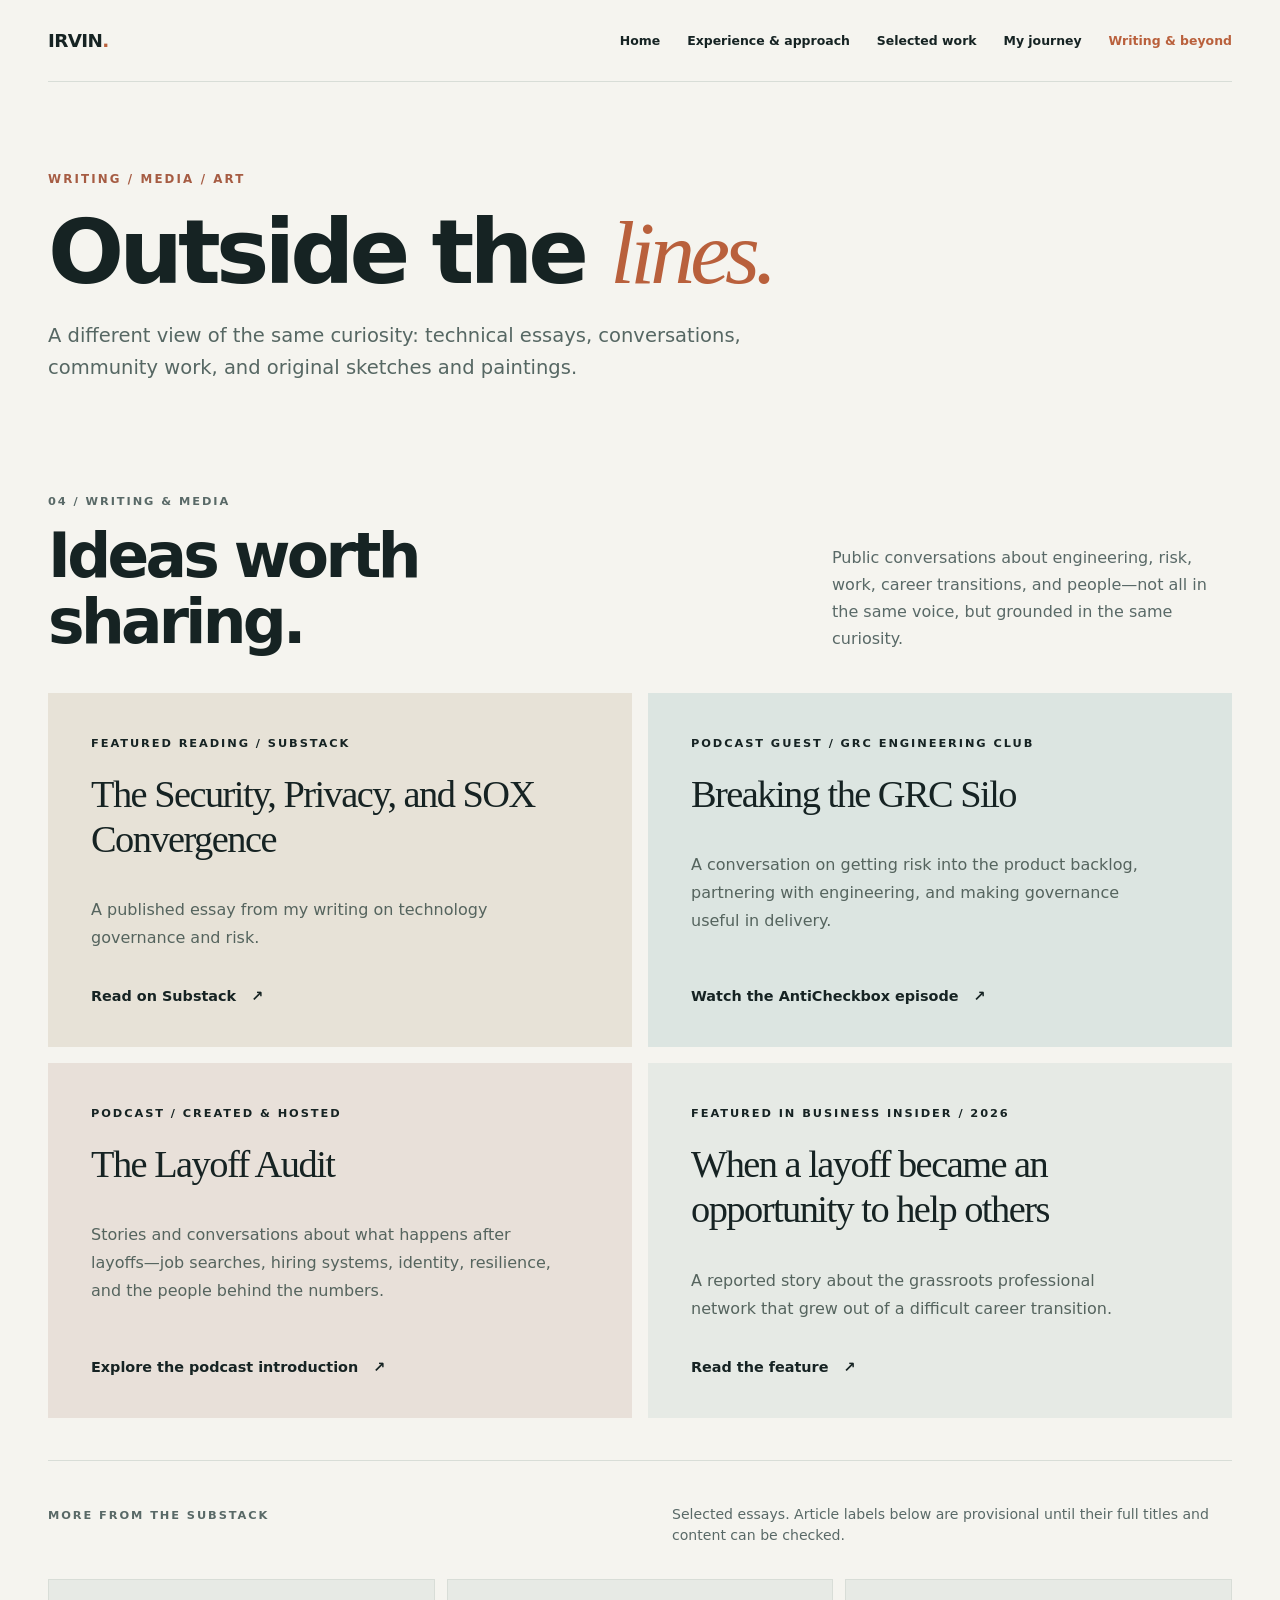
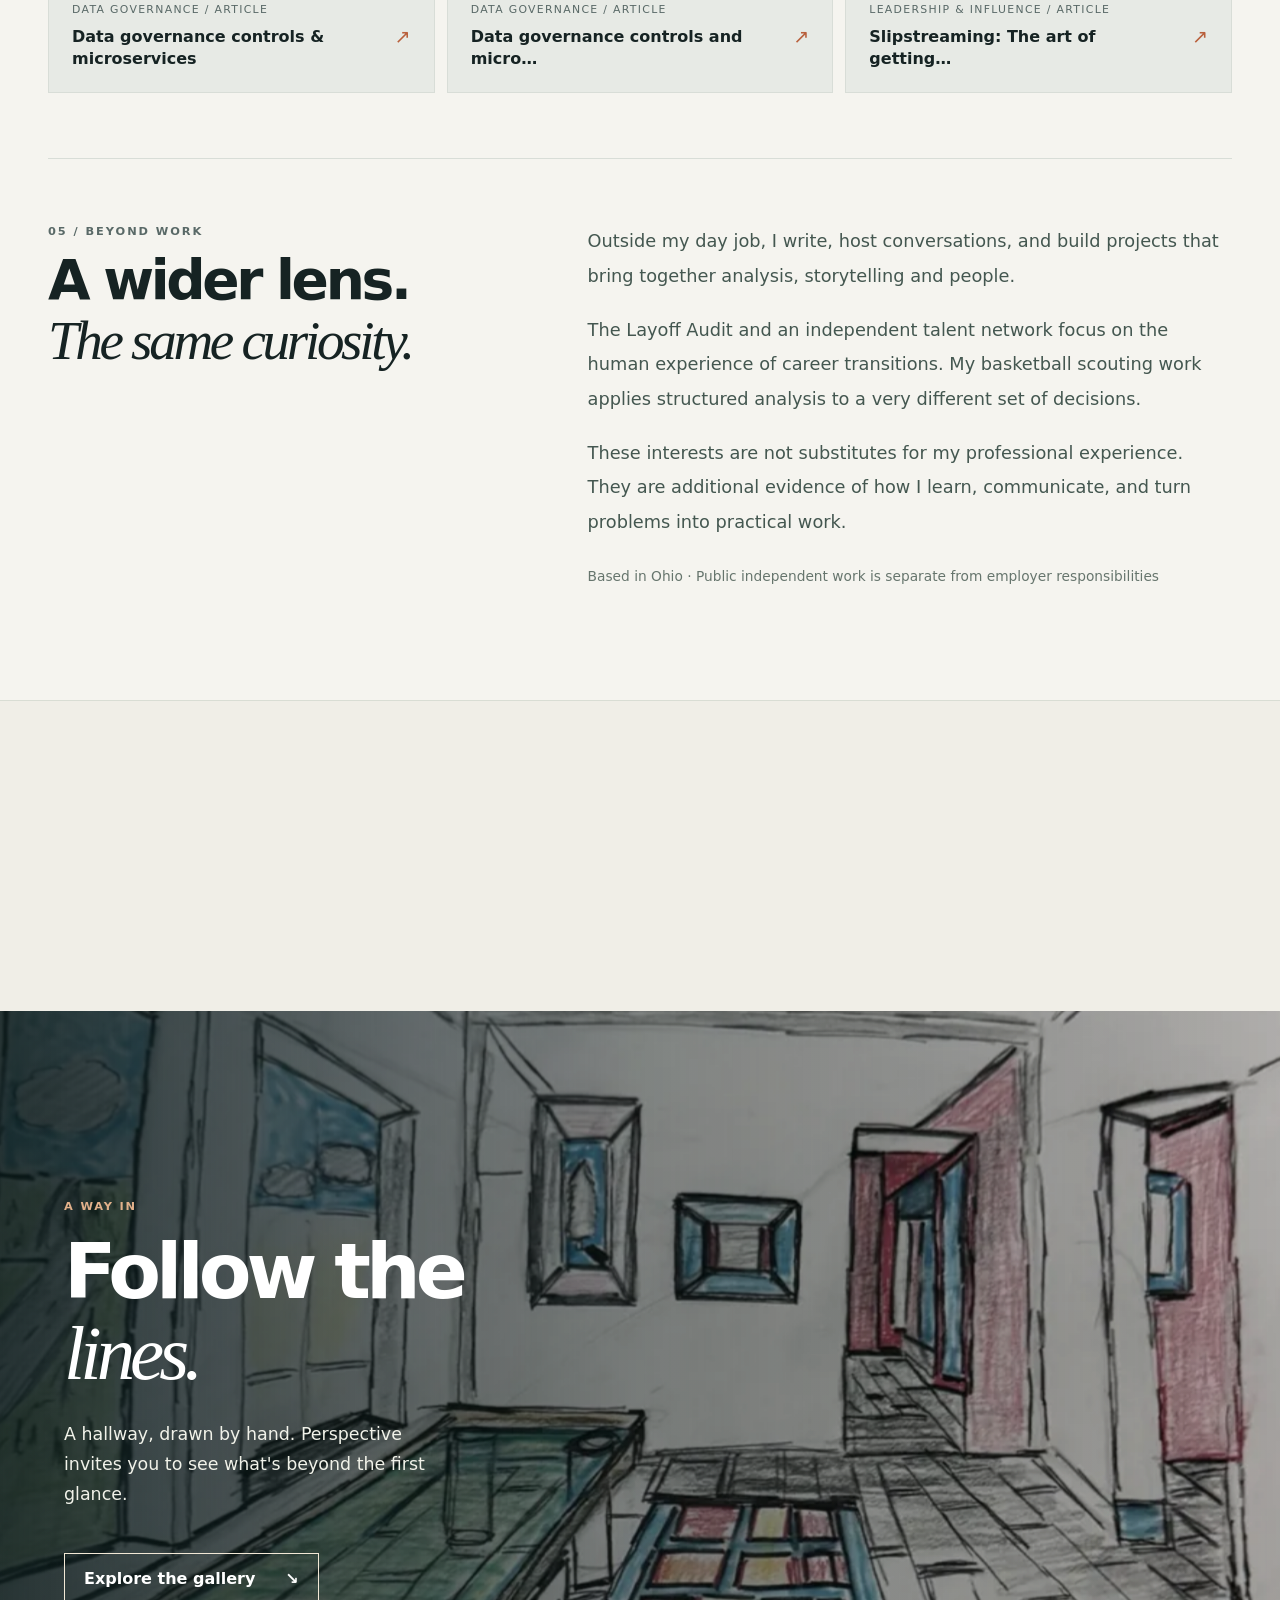
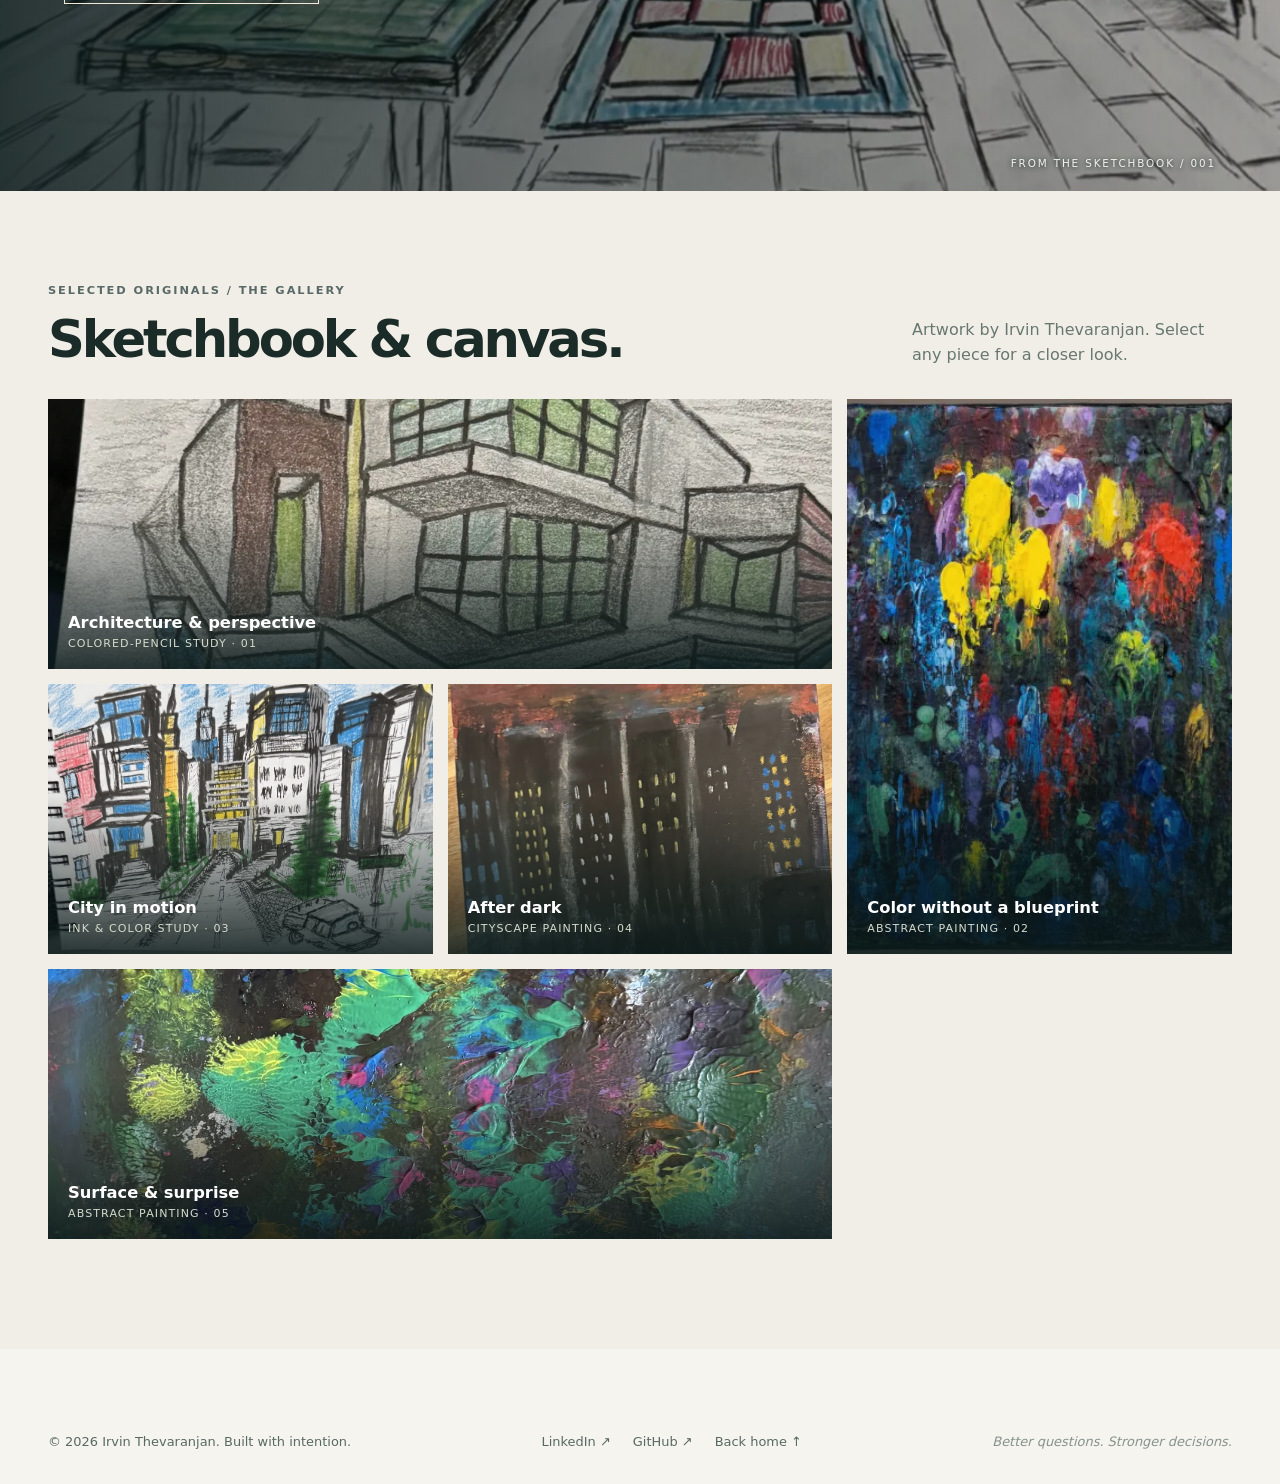
==== beyond.html @ 1f0e4783 "Stage V8 five-page portfolio for review" ====
<!doctype html><html lang="en"><head><meta charset="utf-8"><meta name="viewport" content="width=device-width,initial-scale=1"><meta name="theme-color" content="#122b29"><meta name="color-scheme" content="light"><title>Writing, Media & Outside the Lines | Irvin Thevaranjan</title><meta name="description" content="Writing, the GRC Engineering conversation, The Layoff Audit, original paintings and drawings."><meta property="og:title" content="Writing, Media & Outside the Lines — Irvin Thevaranjan"><meta property="og:description" content="Writing, the GRC Engineering conversation, The Layoff Audit, original paintings and drawings."><meta property="og:type" content="website"><meta name="twitter:card" content="summary"><link rel="icon" href="assets/favicon.svg" type="image/svg+xml"><link rel="stylesheet" href="assets/site.css"></head><body class="v8-page"><a href="#main" class="skip-link">Skip to main content</a><div id="reading-progress" aria-hidden="true"><span id="reading-progress-fill"></span></div><header class="wrap top v8-top"><a class="brand" href="index.html" aria-label="Irvin Thevaranjan homepage">IRVIN<span>.</span></a><button class="menu" aria-controls="main-nav" aria-expanded="false" type="button">Menu ☰</button><nav class="nav" id="main-nav" aria-label="Main navigation"><a href="index.html">Home</a><a href="experience.html">Experience & approach</a><a href="work.html">Selected work</a><a href="journey.html">My journey</a><a href="beyond.html" aria-current="page">Writing & beyond</a></nav></header><main id="main"><div class="wrap v8-intro"><div class="v8-eyebrow">WRITING / MEDIA / ART</div><h1>Outside the <em>lines.</em></h1><p>A different view of the same curiosity: technical essays, conversations, community work, and original sketches and paintings.</p></div><section class="section wrap" id="writing"><div class="section-head"><div><div class="eyebrow muted">04 / Writing &amp; media</div><h2>Ideas worth<br/>sharing.</h2></div><p>Public conversations about engineering, risk, work, career transitions, and people—not all in the same voice, but grounded in the same curiosity.</p></div><div class="writing"><article class="feature"><div class="eyebrow">Featured reading / Substack</div><h3>The Security, Privacy, and SOX Convergence</h3><p>A published essay from my writing on technology governance and risk.</p><a href="https://open.substack.com/pub/grcmagicianbruh/p/the-security-privacy-and-sox-convergence" rel="noopener noreferrer" target="_blank">Read on Substack <span aria-hidden="true">↗</span></a></article><article class="feature podcast"><div class="eyebrow">Podcast guest / GRC Engineering Club</div><h3>Breaking the GRC Silo</h3><p>A conversation on getting risk into the product backlog, partnering with engineering, and making governance useful in delivery.</p><a href="https://www.youtube.com/watch?v=nmKa9M2HJo0" rel="noopener noreferrer" target="_blank">Watch the AntiCheckbox episode <span aria-hidden="true">↗</span></a></article><article class="feature podcast-alt"><div class="eyebrow">Podcast / Created &amp; hosted</div><h3>The Layoff Audit</h3><p>Stories and conversations about what happens after layoffs—job searches, hiring systems, identity, resilience, and the people behind the numbers.</p><a href="https://www.linkedin.com/pulse/video-episode-drop-layoff-audit-irvin-thevaranjan-crisc-883lc" rel="noopener noreferrer" target="_blank">Explore the podcast introduction <span aria-hidden="true">↗</span></a></article><article class="feature light"><div class="eyebrow">Featured in Business Insider / 2026</div><h3>When a layoff became an opportunity to help others</h3><p>A reported story about the grassroots professional network that grew out of a difficult career transition.</p><a href="https://www.businessinsider.com/irvin-thevaranjan-supports-grubhub-layoffs-recovery-efforts-2026-9" rel="noopener noreferrer" target="_blank">Read the feature <span aria-hidden="true">↗</span></a></article></div>
<div aria-label="Additional writing" class="essay-archive">
<div class="essay-archive-head"><div class="eyebrow muted">More from the Substack</div><p>Selected essays. Article labels below are provisional until their full titles and content can be checked.</p></div>
<div class="essay-links">
<a href="https://open.substack.com/pub/grcmagicianbruh/p/data-governance-controls-microservices" rel="noopener noreferrer" target="_blank"><span><small>DATA GOVERNANCE / ARTICLE</small><strong>Data governance controls &amp; microservices</strong></span><span aria-hidden="true">↗</span></a>
<a href="https://open.substack.com/pub/grcmagicianbruh/p/data-governance-controls-and-micro" rel="noopener noreferrer" target="_blank"><span><small>DATA GOVERNANCE / ARTICLE</small><strong>Data governance controls and micro…</strong></span><span aria-hidden="true">↗</span></a>
<a href="https://open.substack.com/pub/grcmagicianbruh/p/slipstreaming-the-art-of-getting" rel="noopener noreferrer" target="_blank"><span><small>LEADERSHIP &amp; INFLUENCE / ARTICLE</small><strong>Slipstreaming: The art of getting…</strong></span><span aria-hidden="true">↗</span></a>
</div>
</div></section><section class="section wrap about" id="beyond"><div><div class="eyebrow muted">05 / Beyond work</div><h2>A wider lens.<br/><em class="serif">The same curiosity.</em></h2></div><div class="about-copy"><p>Outside my day job, I write, host conversations, and build projects that bring together analysis, storytelling and people.</p><p>The Layoff Audit and an independent talent network focus on the human experience of career transitions. My basketball scouting work applies structured analysis to a very different set of decisions.</p><p>These interests are not substitutes for my professional experience. They are additional evidence of how I learn, communicate, and turn problems into practical work.</p><div class="small-note">Based in Ohio · Public independent work is separate from employer responsibilities</div></div></section><section aria-labelledby="outside-title" class="outside-lines" id="outside-lines">
<div class="wrap outside-intro reveal">
<div><div class="eyebrow muted">06 / Art &amp; experimentation</div><h2 id="outside-title">Outside <em>the Lines.</em></h2></div>
<div><p>Not everything I make needs a business case.</p><p>Painting and drawing give me a different way to experiment—with perspective, light, color, and places I imagine. Here are a few originals from my sketchbooks and canvases.</p></div>
</div>
<div aria-label="Featured original perspective drawing" class="hallway-stage">
<div class="hallway-frame"><img alt="Colored-pencil perspective hallway with windows, framed pictures, and a long central table" decoding="async" height="800" loading="lazy" src="assets/art-d96e5bc0bc37.webp" width="1100"><span class="hallway-fine">FROM THE SKETCHBOOK / 001</span></img></div>
<div class="hallway-text"><div class="eyebrow">A WAY IN</div><h3>Follow the <em>lines.</em></h3><p>A hallway, drawn by hand. Perspective invites you to see what's beyond the first glance.</p><a class="art-cta" href="#art-gallery">Explore the gallery <span aria-hidden="true">↘</span></a></div>
</div>
<div class="wrap art-gallery" id="art-gallery">
<div class="gallery-heading"><div><div class="eyebrow muted">SELECTED ORIGINALS / THE GALLERY</div><h3>Sketchbook &amp; canvas.</h3></div><p>Artwork by Irvin Thevaranjan. Select any piece for a closer look.</p></div>
<div class="gallery-grid">
<button aria-label="View original architectural house drawing" class="art-tile art-wide" data-art="house" type="button"><img alt="Original colored-pencil sketch of a modern house over water" decoding="async" loading="lazy" src="assets/art-88716dd7c2ba.webp"><span><b>Architecture &amp; perspective</b><small>Colored-pencil study · 01</small></span></img></button>
<button aria-label="View original abstract painting" class="art-tile art-tall" data-art="abstract" type="button"><img alt="Original abstract painting with bright yellow, red, blue, and dark marks" decoding="async" loading="lazy" src="assets/art-7b1234fa87ad.webp"/><span><b>Color without a blueprint</b><small>Abstract painting · 02</small></span></button>
<button aria-label="View original city sketch" class="art-tile" data-art="city" type="button"><img alt="Original colorful architectural city-street sketch" decoding="async" loading="lazy" src="assets/art-86d27bb3f172.webp"/><span><b>City in motion</b><small>Ink &amp; color study · 03</small></span></button>
<button aria-label="View original skyline painting" class="art-tile" data-art="skyline" type="button"><img alt="Original painting of a dark city skyline under a warm evening sky" decoding="async" loading="lazy" src="assets/art-eee66dd56c1c.webp"/><span><b>After dark</b><small>Cityscape painting · 04</small></span></button>
<button aria-label="View original textured abstract painting" class="art-tile art-wide" data-art="texture" type="button"><img alt="Original textured abstract painting with teal, purple, yellow, and blue" decoding="async" loading="lazy" src="assets/art-07c8120b4a4c.webp"/><span><b>Surface &amp; surprise</b><small>Abstract painting · 05</small></span></button>
</div>
</div>
</section><dialog aria-label="Artwork enlarged view" class="art-lightbox" id="art-lightbox"><div class="lightbox-top"><div><strong id="lightbox-title">Original artwork</strong><small id="lightbox-meta">Art by Irvin Thevaranjan</small></div><button aria-label="Close artwork" class="lightbox-close" type="button">Close ×</button></div><img alt="" decoding="async" id="lightbox-image" loading="lazy"/><p>Original artwork by Irvin Thevaranjan. Images are photographs of the artist's work.</p></dialog></main><footer class="wrap footer"><div>© <span id="year">2026</span> Irvin Thevaranjan. Built with intention.</div><div class="footer-links"><a href="https://www.linkedin.com/in/irvinthevaranjan" rel="noopener noreferrer" target="_blank">LinkedIn ↗</a><a href="https://github.com/irvinthev" rel="noopener noreferrer" target="_blank">GitHub ↗</a><a href="index.html">Back home ↑</a></div><span class="built-note">Better questions. Stronger decisions.</span></footer><script src="assets/site.js" defer></script><script src="assets/gallery.js" defer></script></body></html>
---- assets/site.css ----
:root{--bg:#f5f4ef;--ink:#162323;--muted:#596967;--line:#d8ddd7;--accent:#b9603c;--dark:#132323;--cream:#ece9df;--card:#fffefa;--font:ui-sans-serif,system-ui,-apple-system,BlinkMacSystemFont,"Segoe UI",sans-serif}
  *{box-sizing:border-box}html{scroll-behavior:smooth}body{margin:0;background:var(--bg);color:var(--ink);font-family:var(--font);-webkit-font-smoothing:antialiased}a{color:inherit;text-decoration:none}a:focus-visible,button:focus-visible{outline:3px solid #c7784e;outline-offset:4px}button{font:inherit}::selection{background:#edc7ab;color:#1b2323}
  .wrap{width:min(1200px,calc(100% - 96px));margin:auto}.eyebrow{text-transform:uppercase;letter-spacing:.17em;font-size:.71rem;font-weight:780}.muted{color:var(--muted)}.serif{font-family:Georgia,"Times New Roman",serif;font-weight:400}.thin{font-weight:350}.stroke{border-top:1px solid var(--line)}
  .top{height:82px;display:flex;align-items:center;justify-content:space-between;border-bottom:1px solid var(--line)}.brand{font-weight:800;letter-spacing:-.035em;font-size:1.15rem}.brand span{color:var(--accent)}.nav{display:flex;gap:31px;align-items:center;font-size:.85rem;font-weight:600}.nav a:hover,.footer a:hover{color:var(--accent)}.nav .contact-link{border:1px solid #889591;padding:11px 18px;border-radius:40px}.menu{display:none}
  .hero{padding:90px 0 88px;display:grid;grid-template-columns:1.55fr .6fr;gap:70px;align-items:end}.hero .eyebrow{display:flex;align-items:center;gap:12px;color:#64746c}.dot{width:8px;height:8px;border-radius:50%;background:var(--accent);display:inline-block}.hero h1{font-size:clamp(3.5rem,7.5vw,7.8rem);line-height:.98;letter-spacing:-.075em;margin:33px 0 34px;font-weight:660}.hero h1 em{font-family:Georgia,serif;font-weight:400;letter-spacing:-.085em}.hero h1 .color{color:var(--accent)}.hero .lead{max-width:650px;font-size:1.2rem;line-height:1.75;color:#455651;margin:0}.hero-side{border-left:1px solid var(--line);padding:0 0 4px 25px}.hero-side p{line-height:1.7;font-size:.92rem;color:#465851}.hero-side .tag{padding:8px 0;border-bottom:1px solid var(--line);font-size:.86rem}.hero-side .tag:first-of-type{border-top:1px solid var(--line)}
  .actions{display:flex;gap:12px;align-items:center;margin-top:32px;flex-wrap:wrap}.button{display:inline-flex;align-items:center;gap:14px;border-radius:50px;background:var(--dark);color:white;padding:15px 22px;font-size:.9rem;font-weight:650;transition:transform .2s,background .2s}.button:hover{transform:translateY(-2px);background:#344e4b}.button.secondary{background:transparent;border:1px solid #9aa59f;color:var(--ink)}.button.secondary:hover{background:#e9ebe4}
  .signal{background:var(--dark);color:#f4f2e9;overflow:hidden}.signal-inner{min-height:230px;display:grid;grid-template-columns:.85fr 1.15fr;gap:65px;align-items:center;padding:47px 0}.signal p{font-size:clamp(1.3rem,2.4vw,2.25rem);line-height:1.4;letter-spacing:-.03em;margin:0}.signal strong{color:#e7ab86;font-weight:550}.signal .eyebrow{color:#9db1aa}
  section.section{padding:105px 0}.section-head{display:flex;justify-content:space-between;gap:30px;align-items:end;margin-bottom:37px}.section-head h2{font-size:clamp(2.6rem,4.8vw,4.8rem);letter-spacing:-.06em;line-height:1.08;font-weight:630;margin:15px 0 0}.section-head p{max-width:400px;color:var(--muted);line-height:1.7;margin:0 0 3px}
  .projects{display:grid;grid-template-columns:repeat(2,minmax(0,1fr));gap:16px}.project{background:var(--card);border:1px solid var(--line);min-height:455px;display:flex;flex-direction:column;transition:transform .2s,border-color .2s;overflow:hidden}.project:hover{transform:translateY(-4px);border-color:#bdad9d}.project-visual{height:190px;padding:25px;position:relative;overflow:hidden;display:flex;align-items:center;justify-content:center}.project-visual.ai{background:#dce4de}.project-visual.basket{background:#dedbd3}.project-visual.network{background:#e8dcd0}.project-visual.assurance{background:#dbe4df}.project-visual svg{max-width:100%;width:100%;height:100%}.project-body{padding:26px;display:flex;flex-direction:column;flex:1}.project-body .eyebrow{font-size:.65rem;color:var(--accent)}.project h3{font-size:1.5rem;letter-spacing:-.035em;line-height:1.2;margin:15px 0 11px}.project p{color:#52615b;font-size:.91rem;line-height:1.65;margin:0}.project .project-go{display:flex;justify-content:space-between;margin-top:auto;padding-top:28px;align-items:center;font-size:.86rem;font-weight:720}.project .project-go span:last-child{font-size:1.2rem}
  .approach{background:#e8eae3}.approach-grid{display:grid;grid-template-columns:1fr 1fr;gap:90px}.approach h2{font-size:clamp(2.6rem,4.5vw,4.6rem);line-height:1.08;letter-spacing:-.06em;margin:17px 0 26px}.approach .statement{font-size:1.15rem;line-height:1.8;color:#485b55;max-width:500px}.principles{border-top:1px solid #bbc8bc}.principle{display:grid;grid-template-columns:55px 1fr;padding:21px 0;border-bottom:1px solid #bbc8bc;gap:15px}.principle .number{font-size:.8rem;color:var(--accent);font-weight:800}.principle h3{margin:0 0 7px;font-size:1.14rem;letter-spacing:-.02em}.principle p{margin:0;color:#5c6c65;line-height:1.6;font-size:.9rem}
  .writing{display:grid;grid-template-columns:repeat(2,minmax(0,1fr));gap:16px}.writing .feature{min-width:0}.feature.podcast{background:#dce5e1}.feature.podcast-alt{background:#e8e0d9}.resume-layout{display:grid;grid-template-columns:.8fr 1.2fr;gap:95px}.career-list{border-top:1px solid var(--line)}.career-entry{display:grid;grid-template-columns:135px 1fr;gap:20px;padding:24px 0;border-bottom:1px solid var(--line)}.career-entry .date{color:var(--muted);font-size:.85rem}.career-entry h3{margin:0 0 6px;font-size:1.2rem}.career-entry p{margin:0;color:var(--muted);line-height:1.6}.resume-intro{line-height:1.7;color:var(--muted)}.feature{padding:43px;background:#e7e2d7;min-height:350px;display:flex;flex-direction:column}.feature.light{background:#e6eae5}.feature h3{font-family:Georgia,serif;font-size:clamp(1.8rem,3vw,2.8rem);font-weight:400;line-height:1.18;letter-spacing:-.04em;margin:22px 0 18px}.feature p{line-height:1.75;color:#55645e;max-width:470px}.feature a{font-weight:700;display:inline-flex;gap:15px;align-items:center;margin-top:auto;padding-top:20px;font-size:.9rem}
  .about{border-top:1px solid var(--line);display:grid;grid-template-columns:.8fr 1.2fr;gap:110px}.about h2{font-size:clamp(2.7rem,4.3vw,4.5rem);line-height:1.08;letter-spacing:-.06em;margin:13px 0}.about-copy{font-size:1.11rem;line-height:1.95;color:#445750}.about-copy p{margin:0 0 19px}.about .small-note{color:#66756d;font-size:.86rem;margin-top:24px}
  .outro{background:#bd6949;color:#fff7ed;padding:80px 0}.outro-inner{display:flex;justify-content:space-between;align-items:end;gap:40px}.outro h2{font-size:clamp(2.8rem,5.5vw,5.6rem);line-height:1.02;letter-spacing:-.065em;margin:15px 0 0}.outro .button{background:#fff5eb;color:#1f2927;white-space:nowrap}.outro .button:hover{background:white}
  .footer{display:flex;justify-content:space-between;gap:25px;align-items:center;padding:35px 0;font-size:.81rem;color:#596a63}.footer-links{display:flex;gap:22px;flex-wrap:wrap}
  @media(max-width:950px){.wrap{width:min(100% - 48px,1200px)}.hero{grid-template-columns:1fr;padding:65px 0;gap:35px}.hero-side{display:none}.projects{grid-template-columns:1fr 1fr}.project:first-child{grid-column:auto}.project:first-child .project-visual{height:190px}.approach-grid{gap:45px}.about{gap:45px}.resume-layout{gap:45px}.nav{gap:15px}}
  @media(max-width:650px){.wrap{width:calc(100% - 36px)}.top{height:69px}.nav{display:none;position:absolute;top:69px;left:0;right:0;background:var(--bg);padding:22px 18px;flex-direction:column;align-items:stretch;border-bottom:1px solid var(--line);z-index:3}.nav.open{display:flex}.menu{display:block;background:none;border:1px solid var(--line);border-radius:7px;padding:9px 11px}.hero{padding:57px 0 64px}.hero h1{font-size:clamp(3.4rem,14vw,5.8rem);margin:25px 0}.hero .lead{font-size:1.05rem}.signal-inner,.approach-grid,.about,.writing,.resume-layout{grid-template-columns:1fr;gap:24px}.career-entry{grid-template-columns:1fr;gap:5px}.signal-inner{padding:42px 0}.signal p{font-size:1.52rem}section.section{padding:70px 0}.section-head{display:block}.section-head p{margin-top:16px}.projects{grid-template-columns:1fr}.project:first-child{grid-column:auto}.project:first-child .project-visual,.project-visual{height:190px}.project{min-height:410px}.approach-grid{gap:38px}.feature{min-height:315px;padding:29px}.about-copy{font-size:1rem}.outro{padding:65px 0}.outro-inner{align-items:start;flex-direction:column}.footer{align-items:start;flex-direction:column}.footer-links{gap:15px}}
  .essay-archive{margin-top:42px;border-top:1px solid var(--line);padding-top:29px}.essay-archive-head{display:flex;align-items:baseline;justify-content:space-between;gap:25px;margin-bottom:19px}.essay-archive-head p{color:var(--muted);font-size:.88rem;max-width:560px;line-height:1.5}.essay-links{display:grid;grid-template-columns:repeat(3,minmax(0,1fr));gap:12px}.essay-links a{display:flex;justify-content:space-between;gap:12px;align-items:center;padding:23px;background:#e7eae5;border:1px solid var(--line);text-decoration:none;color:var(--ink)}.essay-links a:hover{border-color:var(--accent)}.essay-links small{display:block;color:var(--muted);font-size:.68rem;letter-spacing:.12em;margin-bottom:10px}.essay-links strong{font-weight:550;line-height:1.35;font-size:1rem}.essay-links a>span:last-child{font-size:1.2rem;color:var(--accent)}@media(max-width:950px){.essay-links{grid-template-columns:1fr}.essay-archive-head{display:block}}
  @media(prefers-reduced-motion:reduce){html{scroll-behavior:auto}*,*:before,*:after{transition:none!important}}
  
.leadership-grid{display:grid;grid-template-columns:repeat(3,1fr);gap:16px}.leadership-grid article{border-top:2px solid #bf704f;background:#fffefa;padding:28px;min-height:235px}.leadership-grid span{color:#a35b41;font-size:.7rem;font-weight:800;letter-spacing:.12em}.leadership-grid h3{font-size:1.4rem;line-height:1.2;letter-spacing:-.03em}.leadership-grid p{font-size:.93rem;line-height:1.65;color:#50625c}@media(max-width:850px){.leadership-grid{grid-template-columns:1fr}}


/* Bundled V6.1 styling: standalone-preview safe */

/* V6 — progressive enhancement, no framework runtime */
:root{--copper:#b9603c;--forest:#132323;--paper:#f5f4ef}
html{scroll-padding-top:30px}body{overflow-x:hidden}.reading-progress{height:3px;position:fixed;top:0;left:0;right:0;z-index:30;pointer-events:none}.reading-progress span{height:100%;width:0%;display:block;background:var(--accent);transform-origin:left}.skip-link{position:absolute;top:-100px;left:12px;background:#fff;color:#111;z-index:999;padding:10px}.skip-link:focus{top:8px}
.top{position:relative;z-index:20}.nav{gap:20px}.hero-v6{grid-template-columns:minmax(0,1.1fr) minmax(340px,.9fr);gap:48px;align-items:center;min-height:680px;padding:74px 0 83px}.hero-v6 h1{font-size:clamp(3.4rem,6vw,6.9rem)}.hero-v6 .lead{font-size:1.08rem}.hero-art{height:520px;background:radial-gradient(circle at 58% 39%,#294942 0%,#152c2a 42%,#0e201f 100%);border-radius:4px;overflow:hidden;position:relative;color:#cde2d8;box-shadow:0 15px 40px rgba(15,35,32,.11);isolation:isolate}.hero-art:after{content:'';position:absolute;inset:13px;border:1px solid rgba(215,237,222,.17);pointer-events:none}.hero-art canvas{width:100%;height:100%;display:block;position:absolute;inset:0}.art-caption{position:absolute;top:33px;left:35px;right:35px;z-index:2;display:flex;justify-content:space-between;gap:8px;font-size:.63rem;letter-spacing:.15em;font-weight:700;color:#a8c5b7}.art-index{opacity:.7}.hero-orbit-label{position:absolute;color:#f6ede2;font-size:.66rem;letter-spacing:.2em;z-index:2;pointer-events:none;opacity:.9}.label-a{top:29%;left:16%}.label-b{top:48%;right:9%}.label-c{bottom:32%;left:28%}.art-bottom{position:absolute;bottom:37px;left:35px;right:35px;z-index:2;font-size:1.18rem;line-height:1.35;letter-spacing:-.03em;max-width:290px;color:#e0ebe4}.art-bottom em{font-family:Georgia,serif;font-weight:400;color:#d7aa8b}.art-kicker{color:#e5b095}
.career-interlude{background:#dfe7df;border-top:1px solid #cbd7ca;border-bottom:1px solid #cbd7ca}.career-interlude-inner{display:flex;align-items:center;justify-content:space-between;gap:36px;padding-top:31px;padding-bottom:31px}.career-interlude .eyebrow{min-width:165px;color:#62746a}.career-interlude p{font-size:clamp(1.05rem,2.1vw,1.55rem);letter-spacing:-.025em;max-width:770px;line-height:1.45;margin:0}.career-interlude em{font-family:Georgia,serif}.interlude-decoration{font-size:2.3rem;color:var(--accent)}
.career-list{position:relative;padding-left:40px}.career-list:before{content:'';position:absolute;left:13px;top:23px;bottom:30px;width:1px;background:#b8c8ba}.career-entry{position:relative}.career-marker{position:absolute;left:-40px;top:24px;width:28px;height:28px;background:#e5eae2;border:1px solid #a8b7aa;border-radius:50%;display:grid;place-items:center;color:#a45c3b;font-size:.65rem;font-weight:800;z-index:1}.career-stage.is-visible .career-marker{background:#b9603c;color:#fff;border-color:#b9603c;transition:background .5s,color .5s}.career-stage.is-visible h3{color:#172f29}
.decision-section{background:#132323;color:#f1f0e7;padding:105px 0 116px}.decision-header{display:flex;align-items:end;justify-content:space-between;gap:50px;margin-bottom:44px}.decision-header .eyebrow{color:#d6a382}.decision-header h2{font-size:clamp(2.6rem,4.6vw,4.7rem);letter-spacing:-.06em;line-height:1.08;margin:15px 0 0}.decision-header p{color:#aebfb6;font-size:.95rem;max-width:360px;line-height:1.7}.decision-shell{border:1px solid #42605a;background:#182e2a;box-shadow:0 20px 60px rgba(0,0,0,.08)}.decision-topline{display:flex;justify-content:space-between;gap:15px;padding:19px 29px;border-bottom:1px solid #42605a;font-size:.68rem;letter-spacing:.15em;color:#a5c0b2;font-weight:750}.mini-pulse{width:7px;height:7px;border-radius:50%;background:#da9b75;display:inline-block;margin-right:8px;box-shadow:0 0 0 4px #ad745544}.decision-main{display:grid;grid-template-columns:1fr 1fr}.decision-prompt{padding:46px;border-right:1px solid #42605a}.decision-prompt .eyebrow{color:#d8a482}.decision-prompt h3{font-weight:540;font-size:clamp(1.55rem,2.6vw,2.5rem);letter-spacing:-.035em;line-height:1.22;margin:20px 0}.decision-prompt>p{line-height:1.72;color:#b7c8bf;max-width:460px}.decision-choices{display:grid;gap:9px;margin-top:35px}.decision-option{display:flex;gap:16px;align-items:center;text-align:left;padding:18px;background:transparent;color:#e5f0e9;border:1px solid #51716a;cursor:pointer;transition:background .2s,border-color .2s,transform .2s}.decision-option:hover{background:#254b40;transform:translateX(3px)}.decision-option[aria-pressed=true]{background:#dfac88;color:#162723;border-color:#dfac88}.option-number{font-size:.68rem;font-weight:750;opacity:.8}.option-arrow{margin-left:auto}.decision-response{padding:46px;display:flex;flex-direction:column;min-width:0}.decision-flow{display:flex;align-items:center;gap:0;margin-bottom:50px}.flow-node{border:1px solid #56766d;color:#9fbaae;padding:12px 11px;min-width:0;flex:1;text-align:center;font-size:.66rem;letter-spacing:.06em;transition:background .35s,border-color .35s,color .35s}.flow-node.active{background:#d4a380;color:#152824;border-color:#d4a380}.flow-connector{height:1px;flex:0 0 14px;background:#68877b}.response-eyebrow,.implication-label{font-size:.65rem;letter-spacing:.17em;font-weight:750;color:#c59b7d}.decision-response h4{font-size:clamp(1.5rem,2.4vw,2.2rem);line-height:1.23;letter-spacing:-.04em;font-weight:550;margin:16px 0}.decision-response>p{line-height:1.77;color:#c3d2ca;margin:0 0 28px}.implication{border-left:2px solid #d5a47f;padding:5px 0 5px 19px;margin-top:auto}.implication p{color:#f4e7d9;line-height:1.5;font-size:1.03rem;margin:12px 0 0}.reset-decision{align-self:flex-start;background:transparent;border:0;color:#aebfb6;cursor:pointer;padding:20px 0 0;text-decoration:underline;text-underline-offset:4px;font-size:.8rem}.reset-decision:hover{color:white}.decision-foot{display:flex;justify-content:space-between;gap:20px;border-top:1px solid #42605a;padding:18px 29px;color:#a7b9b0;font-size:.75rem}.decision-foot a{color:#f0c19f;text-decoration:underline;text-underline-offset:3px}
.project-visual svg{transition:transform .65s cubic-bezier(.18,.8,.3,1)}.project:hover .project-visual svg{transform:scale(1.06) translateY(-3px)}.project,.feature{position:relative}.feature a:hover,.essay-links a:hover{color:#a35b3c}.built-note{font-style:italic;opacity:.7}
.motion-ready .reveal{opacity:0;transform:translateY(28px);transition:transform .8s cubic-bezier(.2,.8,.3,1),opacity .8s ease}.motion-ready .reveal.is-visible{opacity:1;transform:translateY(0)}
@media(min-width:951px){.nav{font-size:.78rem}.hero-v6{padding-top:65px}.hero-art{min-width:0}}
@media(max-width:950px){.hero-v6{grid-template-columns:1fr;min-height:0;padding:64px 0}.hero-art{height:420px}.hero-v6 h1{max-width:900px}.decision-main{grid-template-columns:1fr}.decision-prompt{border-right:0;border-bottom:1px solid #42605a}.decision-header{align-items:start}.decision-response{min-height:440px}.decision-header h2{font-size:3.5rem}}
@media(max-width:650px){.hero-v6{gap:34px;padding:48px 0 65px}.hero-art{height:350px}.art-caption{left:23px;right:23px;top:25px;font-size:.56rem}.art-index{display:none}.art-bottom{left:23px;right:23px;bottom:24px;font-size:1.05rem}.career-interlude-inner{display:block}.career-interlude p{margin-top:16px}.interlude-decoration{display:none}.decision-section{padding:70px 0}.decision-header{display:block}.decision-header h2{font-size:clamp(2.5rem,10vw,3.8rem)}.decision-header p{margin-top:20px}.decision-prompt,.decision-response{padding:25px}.decision-response{min-height:0}.decision-flow{margin-bottom:32px}.flow-node{font-size:.53rem;padding:12px 5px}.flow-connector{flex-basis:7px}.decision-topline{padding:15px 18px;font-size:.58rem}.decision-topline span:last-child{display:none}.decision-foot{display:block;padding:18px}.decision-foot a{display:block;margin-top:13px}.career-list{padding-left:32px}.career-marker{left:-31px}.career-list:before{left:0}}
@media(prefers-reduced-motion:reduce){html{scroll-behavior:auto!important}*,*:before,*:after{animation-duration:.001ms!important;transition-duration:.001ms!important}.motion-ready .reveal{opacity:1;transform:none}.project:hover,.decision-option:hover{transform:none}}

/* V6.1 visual and mobile refinements */
.hero-art .hero-network-fallback{position:absolute;inset:14% 5% 8%;width:90%;height:78%;z-index:0;opacity:.82;pointer-events:none}.hero-art canvas{z-index:1;mix-blend-mode:screen}.art-caption{align-items:flex-start;flex-wrap:wrap;column-gap:16px;row-gap:7px}.art-kicker,.art-index{display:inline-block;white-space:normal}.hero-art .label-a{top:29%;left:12%}.hero-art .label-b{top:40%;right:7%}.hero-art .label-c{bottom:29%;left:35%}
.career-list:after{content:"";position:absolute;left:13px;top:23px;height:var(--career-progress,0%);max-height:calc(100% - 53px);width:3px;background:var(--accent);border-radius:8px;transition:height .12s linear;pointer-events:none}
.lab-scenario{margin-top:28px;display:grid;gap:10px}.lab-scenario label,.lab-gates legend{font-size:.7rem;letter-spacing:.12em;font-weight:800;color:#ddb293}.lab-scenario select{appearance:auto;width:100%;background:#24443b;color:#f5f1e7;border:1px solid #628278;border-radius:3px;padding:15px;font:inherit;font-size:.92rem}.lab-scenario select:focus-visible,.lab-gates input:focus-visible,.decision-option:focus-visible,.reset-decision:focus-visible{outline:3px solid #f0bb91;outline-offset:3px}.lab-gates{margin:26px 0 0;padding:18px;border:1px solid #4e6d62;display:grid;gap:15px;min-width:0}.lab-gates legend{padding:0 8px}.lab-gates legend span{font-size:.66rem;font-weight:400;color:#a5b9ae;letter-spacing:normal}.lab-gates label{display:flex;align-items:start;gap:12px;font-size:.88rem;line-height:1.4;color:#e0ece5;cursor:pointer}.lab-gates input{accent-color:#d99b75;width:18px;height:18px;flex-shrink:0;margin:1px 0 0}.lab-verdict{display:flex;align-items:center;gap:10px;line-height:1.45;background:#234a3e;border:1px solid #47816a;color:#e7f4ec;padding:13px 15px;font-size:.75rem;font-weight:800;letter-spacing:.045em;margin:-18px 0 30px}.lab-verdict[data-state="blocked"]{background:#552f2d;border-color:#b66e5e;color:#fff0e8}.lab-verdict[data-state="human"]{background:#3c4038;border-color:#8c957b}.lab-verdict[data-state="automatic"]{background:#544230;border-color:#c49b64}.verdict-dot{width:9px;height:9px;border-radius:50%;background:#88dbb1;flex:none}.lab-verdict[data-state="blocked"] .verdict-dot{background:#ffb9a0}.lab-verdict[data-state="human"] .verdict-dot{background:#e0cea6}.lab-chain{display:grid;grid-template-columns:repeat(3,minmax(0,1fr));border-top:1px solid #52736a;border-bottom:1px solid #52736a;margin:0 0 30px}.lab-chain>div{padding:18px 12px 18px 0;display:flex;flex-direction:column;gap:9px}.lab-chain>div+div{border-left:1px solid #52736a;padding-left:14px}.lab-chain span{font-size:.58rem;letter-spacing:.08em;color:#bcae9a}.lab-chain strong{font-size:.8rem;color:#eff2e9;font-weight:600;overflow-wrap:anywhere}.decision-response .implication{margin-top:4px}
.project:focus-visible,.feature a:focus-visible{outline:3px solid var(--accent);outline-offset:3px}
@media(max-width:650px){.hero-v6{padding:34px 0 45px;gap:24px}.hero-v6 h1{font-size:clamp(3.05rem,13vw,5.2rem);margin:19px 0 20px}.hero-v6 .lead{font-size:1rem;line-height:1.55}.hero-v6 .actions{gap:9px;margin-top:24px}.hero-v6 .actions .button{font-size:.78rem;padding:11px 12px}.hero-art{height:285px}.hero-art .art-bottom{font-size:.93rem;max-width:235px}.hero-art .label-a{top:33%}.hero-art .label-c{bottom:28%}.art-caption{font-size:.52rem}.career-list:after{left:0}.lab-chain{grid-template-columns:1fr}.lab-chain>div{padding:10px 0}.lab-chain>div+div{border-left:0;border-top:1px solid #52736a;padding-left:0}.lab-verdict{margin-top:0}.decision-prompt h3{font-size:1.6rem}}
@media(prefers-reduced-motion:reduce){.career-list:after{transition:none}.hero-art canvas{display:none}}



/* V6.2: Outside the Lines; preserves the V6.1 executive-first structure */
.outside-lines{background:#f0eee7;color:#1b2b28;padding:100px 0 110px;border-top:1px solid #d9ddd4}
.outside-intro{display:grid;grid-template-columns:1fr .8fr;align-items:end;gap:70px;padding-bottom:45px}
.outside-intro h2{font-size:clamp(3.1rem,6.4vw,6.7rem);letter-spacing:-.07em;line-height:1.03;margin:15px 0 0}
.outside-intro h2 em,.hallway-text h3 em{font-family:Georgia,serif;font-weight:400}
.outside-intro p{font-size:1.03rem;line-height:1.65;color:#50615b;margin:0 0 13px}
.outside-intro p:first-child{color:#263b34;font-weight:650;font-size:1.15rem}
.hallway-stage{position:relative;min-height:min(80vw,780px);height:min(74vw,720px);background:#142b2a;overflow:hidden;display:grid;align-items:center;isolation:isolate}
.hallway-stage:before{content:"";position:absolute;inset:0;z-index:1;background:linear-gradient(90deg,rgba(9,25,24,.85) 0%,rgba(9,25,24,.40) 48%,rgba(9,25,24,.10) 100%);pointer-events:none}
.hallway-frame{position:absolute;inset:0;display:flex;justify-content:flex-end;overflow:hidden}
.hallway-frame img{width:100%;height:100%;object-fit:cover;object-position:center 46%;transform:scale(1.12) translateY(var(--hallway-scroll,0px));filter:saturate(.88) contrast(1.04);will-change:transform}
.hallway-fine{position:absolute;right:5%;bottom:22px;color:#f2f2eb;z-index:2;font-size:.65rem;letter-spacing:.18em;text-shadow:0 1px 5px #122}
.hallway-text{position:relative;z-index:2;color:#fff;width:min(540px,42%);margin-left:max(5%,calc((100vw - 1200px)/2));padding:45px 0}
.hallway-text .eyebrow{color:#e2b18b;font-weight:700;letter-spacing:.16em}
.hallway-text h3{font-size:clamp(3.2rem,6vw,6rem);letter-spacing:-.065em;line-height:1.05;margin:19px 0 26px}
.hallway-text p{font-size:1.09rem;line-height:1.7;color:#f1f2e9;max-width:385px}
.art-cta{margin-top:26px;display:inline-flex;gap:30px;align-items:center;border:1px solid #f2e8d6;padding:15px 19px;text-decoration:none;color:#fff;font-weight:650;transition:background .25s,color .25s}
.art-cta:hover,.art-cta:focus-visible{background:#f2e8d6;color:#19342e}
.art-gallery{padding-top:92px}
.gallery-heading{display:flex;align-items:end;justify-content:space-between;gap:36px;margin-bottom:31px}
.gallery-heading h3{font-size:clamp(2.2rem,4vw,4.4rem);letter-spacing:-.06em;line-height:1.1;margin:14px 0 0}
.gallery-heading p{color:#687870;line-height:1.6;max-width:320px;margin:0}
.gallery-grid{display:grid;grid-template-columns:repeat(3,minmax(0,1fr));grid-auto-rows:270px;gap:15px}
.art-tile{position:relative;border:0;cursor:pointer;padding:0;text-align:left;background:#1c3531;overflow:hidden;min-width:0;display:block;color:#fff;font:inherit}
.art-tile img{display:block;width:100%;height:100%;object-fit:cover;transition:transform .65s cubic-bezier(.2,.75,.2,1),filter .4s;filter:saturate(.94)}
.art-tile:hover img,.art-tile:focus-visible img{transform:scale(1.055);filter:saturate(1.12)}
.art-tile:focus-visible{outline:4px solid #d49467;outline-offset:2px}
.art-tile:after{content:"";position:absolute;inset:40% 0 0;background:linear-gradient(transparent,rgba(10,25,25,.86));pointer-events:none}
.art-tile span{position:absolute;bottom:19px;left:20px;right:15px;z-index:1;display:grid;gap:5px}
.art-tile span b{font-size:1.02rem}.art-tile span small{font-size:.69rem;letter-spacing:.1em;text-transform:uppercase;color:#d4dacc}
.art-wide{grid-column:span 2}.art-tall{grid-row:span 2}
.art-lightbox{max-width:min(92vw,1020px);max-height:92vh;width:100%;background:#102823;border:1px solid #506c62;color:#f1eee8;padding:20px 22px 16px;box-shadow:0 25px 100px #0008;overflow:auto}
.art-lightbox::backdrop{background:rgba(4,13,12,.88)}
.lightbox-top{display:flex;align-items:start;justify-content:space-between;gap:20px;margin-bottom:15px}.lightbox-top>div{display:grid;gap:4px}.lightbox-top strong{font-size:1.1rem}.lightbox-top small{color:#bacbc2}
.lightbox-close{color:#fff;background:transparent;border:1px solid #7f9d92;padding:9px 13px;cursor:pointer;font:inherit}
.art-lightbox img{width:100%;max-height:70vh;object-fit:contain;background:#172824;display:block}.art-lightbox p{font-size:.75rem;color:#b9cbc2;margin:13px 0 0}
@media(max-width:950px){.outside-intro{gap:22px}.hallway-text{width:60%;margin-left:5%}.gallery-grid{grid-auto-rows:225px}}
@media(max-width:650px){.outside-lines{padding:64px 0 74px}.outside-intro{grid-template-columns:1fr;gap:18px;padding-bottom:25px}.outside-intro h2{font-size:clamp(3.1rem,12vw,5rem)}.outside-intro p{font-size:.98rem}.hallway-stage{height:640px;min-height:0;align-items:end}.hallway-frame img{object-position:45% center;transform:scale(1.2)}.hallway-stage:before{background:linear-gradient(0deg,rgba(9,25,24,.96),rgba(9,25,24,.25) 75%)}.hallway-text{width:auto;margin:0 20px 55px;padding:0}.hallway-text h3{font-size:3.65rem}.hallway-text p{font-size:.96rem}.art-gallery{padding-top:55px}.gallery-heading{display:block}.gallery-heading p{margin-top:14px}.gallery-grid{grid-template-columns:repeat(2,minmax(0,1fr));grid-auto-rows:185px;gap:9px}.art-wide{grid-column:span 2}.art-tall{grid-row:span 2}.art-tile span{left:12px;bottom:13px;right:10px}.art-tile span b{font-size:.85rem}.art-tile span small{font-size:.56rem}.art-lightbox{padding:13px}}
@media(prefers-reduced-motion:reduce){.hallway-frame img,.art-tile img{transform:none!important;transition:none!important}}


/* Journey explorer — isolated design tokens */
.journey-experience{background:#102b29;color:#e8f3ed;padding:clamp(64px,8vw,112px) 0;overflow:hidden;position:relative}
.journey-experience:before{content:"";pointer-events:none;position:absolute;inset:0;background:radial-gradient(ellipse at 60% 25%,rgba(112,180,147,.13),transparent 55%)}
.journey-wrap{position:relative;max-width:1180px;margin:auto;padding:0 24px}
.journey-heading{display:grid;grid-template-columns:1.2fr 1fr;gap:30px;align-items:end;margin-bottom:32px}
.journey-heading h2{font-size:clamp(3rem,6vw,5.9rem);letter-spacing:-.065em;line-height:1.02;margin:12px 0 0;color:#f2eee5}
.journey-heading h2 em{font-family:Georgia,serif;font-weight:400;color:#daa080}
.journey-heading p{color:#b4c9c0;font-size:1.05rem;line-height:1.7;max-width:450px;margin:0 0 5px}
.journey-kicker{font-size:.73rem;letter-spacing:.2em;text-transform:uppercase;color:#e8ac88;font-weight:700}
.journey-explorer{border:1px solid #49655c;background:linear-gradient(145deg,#173b35,#0e2625);border-radius:16px;padding:clamp(14px,3vw,29px);box-shadow:0 26px 70px rgba(0,0,0,.16)}
.journey-toolbar{display:flex;gap:9px;flex-wrap:wrap;margin:0 0 18px;align-items:center}
.journey-filter{color:#d6e4dd;border:1px solid #55766a;background:transparent;border-radius:50px;padding:9px 15px;font:600 .83rem inherit;font-family:inherit;cursor:pointer;transition:.2s}
.journey-filter[aria-pressed="true"]{background:#dfac87;color:#142724;border-color:#dfac87}
.journey-filter:focus-visible,.journey-node:focus-visible,.journey-controls button:focus-visible,.journey-list button:focus-visible{outline:3px solid #edb58e;outline-offset:4px}
.journey-stage{display:grid;grid-template-columns:minmax(0,1.52fr) minmax(280px,1fr);gap:22px;align-items:stretch}
.journey-map{position:relative;min-height:530px;border:1px solid #3e5a52;background:radial-gradient(ellipse at center,#22453d 0,#132f2b 68%,#112825 100%);border-radius:11px;overflow:hidden}
.journey-map svg{display:block;width:100%;height:100%;position:absolute;inset:0}
.journey-path{fill:none;stroke:#85ae9e;stroke-width:2.3;opacity:.66;stroke-dasharray:5 8;animation:journeydash 36s linear infinite}
.journey-path-secondary{fill:none;stroke:#c5997b;stroke-width:1.3;opacity:.5}
.journey-contour{fill:none;stroke:#9bc4ad;stroke-width:1;opacity:.15}
.journey-map-title{position:absolute;top:23px;left:24px;font-size:.67rem;letter-spacing:.17em;color:#b7d3c5;text-transform:uppercase;pointer-events:none}
.journey-map-caption{position:absolute;bottom:18px;left:20px;right:20px;font-size:.7rem;letter-spacing:.08em;color:#9cbfb0;pointer-events:none;text-transform:uppercase}
.journey-node{--dot:#a9c9b8;position:absolute;left:calc(var(--x)*1%);top:calc(var(--y)*1%);transform:translate(-50%,-50%);width:34px;height:34px;display:flex;align-items:center;justify-content:center;border-radius:50%;border:1px solid #7fa697;background:#1a3831;cursor:pointer;color:#f8f5ea;font-family:inherit;transition:transform .2s,opacity .2s,box-shadow .2s;box-shadow:0 0 0 7px rgba(132,181,157,.09);padding:0}
.journey-node span{display:block;height:9px;width:9px;background:var(--dot);border-radius:50%;pointer-events:none}
.journey-node[data-theme="place"]{--dot:#b1cfbb}.journey-node[data-theme="career"]{--dot:#e0a47f}.journey-node[data-theme="people"]{--dot:#f5c66c}.journey-node[data-theme="creative"]{--dot:#91c9d0}
.journey-node:hover{transform:translate(-50%,-50%) scale(1.18);box-shadow:0 0 0 12px rgba(132,181,157,.13)}
.journey-node.is-selected{background:#dfaa86;border-color:#fff4d9;box-shadow:0 0 0 10px rgba(223,170,134,.19),0 0 25px rgba(223,170,134,.25);transform:translate(-50%,-50%) scale(1.23)}
.journey-node.is-selected span{background:#19332b}
.journey-node.is-muted{opacity:.18}
.journey-node:after{content:attr(data-short);position:absolute;top:33px;left:50%;transform:translateX(-50%);font:600 .65rem/1.2 system-ui,sans-serif;letter-spacing:.02em;white-space:nowrap;color:#dcece3;pointer-events:none;text-shadow:0 2px 5px #0e2824}
.journey-node.is-selected:after{color:#f3c49e}
.journey-detail{border:1px solid #425e55;border-radius:11px;background:rgba(4,23,20,.35);padding:clamp(20px,3vw,30px);display:flex;flex-direction:column;min-height:530px}
.journey-detail-top{display:flex;justify-content:space-between;gap:10px;color:#e6af8d;font-weight:700;font-size:.67rem;letter-spacing:.13em;text-transform:uppercase}
.journey-detail h3{font-size:clamp(2rem,3.4vw,3rem);letter-spacing:-.055em;line-height:1.13;color:#fcf7ec;margin:30px 0 12px}
.journey-detail p{font-size:1rem;line-height:1.75;color:#d1e0d6;margin:0 0 20px}
.journey-detail .journey-place{color:#b1d2bf;font-size:.8rem;letter-spacing:.05em;margin-bottom:18px}
.journey-takeaway{margin-top:auto;padding:17px 0 17px;border-top:1px solid #43665c;color:#e9c19e;font:italic 1.12rem/1.5 Georgia,serif}
.journey-controls{display:flex;align-items:center;justify-content:space-between;gap:10px;border-top:1px solid #405f54;padding-top:17px}
.journey-controls button{background:transparent;border:1px solid #74988a;color:#e8f3ed;padding:9px 13px;border-radius:7px;font:600 .8rem system-ui,sans-serif;cursor:pointer}
.journey-count{color:#9cb7aa;font-size:.78rem}
.journey-list{display:flex;gap:8px;overflow-x:auto;padding:20px 2px 3px;scrollbar-color:#7fa696 transparent}
.journey-list button{flex:0 0 auto;border:1px solid #426158;background:#173731;color:#cfddd4;padding:10px 13px;border-radius:6px;font:600 .79rem system-ui,sans-serif;cursor:pointer}
.journey-list button[aria-current="true"]{border-color:#d9a17e;color:#ffe1c8;background:#2c4239}
.journey-foot{color:#a8c0b3;font-size:.79rem;margin:20px 0 0;line-height:1.6}
@keyframes journeydash{to{stroke-dashoffset:-520}}
@media(max-width:780px){.journey-heading{grid-template-columns:1fr}.journey-stage{grid-template-columns:1fr}.journey-map{min-height:390px}.journey-detail{min-height:345px}.journey-detail h3{margin:17px 0 10px}.journey-node{width:30px;height:30px}.journey-node:after{font-size:.58rem}.journey-map-title{font-size:.59rem}.journey-experience{padding:66px 0}}
@media(max-width:420px){.journey-map{min-height:340px}.journey-node:after{display:none}.journey-toolbar{gap:6px}.journey-filter{padding:8px 10px;font-size:.74rem}}
@media(prefers-reduced-motion:reduce){.journey-path{animation:none}.journey-node{transition:none}}

/* V7.1: richer editorial chapter cards, without misrepresenting art as documentary photographs */
.journey-heading-art{display:flex;align-items:center;gap:14px;margin-top:16px;max-width:490px;border-top:1px solid #42665b;padding-top:14px}
.journey-heading-art img{width:85px;height:60px;object-fit:cover;border-radius:5px;border:1px solid #557c6c}
.journey-heading-art span{font-size:.76rem;line-height:1.55;color:#bfd2c8}
.journey-media{position:relative;margin:0 0 16px;border:1px solid #44685d;border-radius:9px;overflow:hidden;background:radial-gradient(circle at 24% 30%,#2b5547,#132d29);min-height:105px}
.journey-media [hidden]{display:none!important}.journey-media img{width:100%;height:clamp(155px,18vw,205px);object-fit:cover;display:block;transition:transform .45s ease}
.journey-media:hover img{transform:scale(1.025)}
.journey-media figcaption{padding:10px 12px;font-size:.68rem;line-height:1.55;color:#bfd1c5;background:#17332e}
.journey-missing-art{min-height:118px;display:flex;justify-content:center;flex-direction:column;gap:10px;padding:17px;background:radial-gradient(circle at 75% 20%,#285144,#142e2b)}
.journey-missing-art strong{font:italic 1.2rem/1.25 Georgia,serif;color:#e9c3a3}
.journey-missing-art span{font-size:.7rem;letter-spacing:.12em;color:#b7d0c3;text-transform:uppercase}
.journey-story{border-left:2px solid #dcaa86;padding:0 0 0 14px;margin:3px 0 18px;font-size:.89rem;line-height:1.63;color:#e4ece5}
.journey-story-label{display:block;color:#e4aa88;font-size:.66rem;text-transform:uppercase;letter-spacing:.16em;font-weight:700;margin-bottom:8px}
.journey-deep-link{display:inline-flex;align-self:flex-start;max-width:100%;margin:0 0 16px;color:#1a3028;background:#e6b18e;padding:10px 14px;border-radius:6px;text-decoration:none;font-size:.78rem;font-weight:750}
.journey-deep-link:focus-visible{outline:3px solid white;outline-offset:3px}
.journey-deep-link[hidden],.journey-story[hidden]{display:none}
.journey-detail{min-height:590px}
.journey-detail h3{margin:19px 0 10px}
.journey-detail p{margin-bottom:12px;font-size:.94rem;line-height:1.6}
.journey-takeaway{padding:13px 0;margin-top:auto}
.journey-featured{font-size:.7rem;letter-spacing:.12em;color:#e9b690;text-transform:uppercase;font-weight:700}
@media(min-width:1150px){.journey-stage{grid-template-columns:minmax(0,1.3fr) minmax(320px,1fr)}}
@media(max-width:780px){.journey-detail{min-height:0}.journey-heading-art img{width:70px;height:55px}.journey-media img{height:180px}}
@media(prefers-reduced-motion:reduce){.journey-media img{transition:none}}



/* GRC operating philosophy — V7.2 */
.philosophy-section{background:#eaece5;padding:100px 0 88px;color:#142723}.philosophy-intro{display:grid;grid-template-columns:1.2fr .8fr;gap:52px;align-items:end;margin-bottom:34px}.philosophy-intro h2{font-size:clamp(2.7rem,5vw,5.5rem);line-height:1.03;letter-spacing:-.052em;margin:14px 0 0;max-width:830px}.philosophy-intro h2 em{color:#a96348}.philosophy-intro p{color:#4b5a55;font-size:1.14rem;line-height:1.65;max-width:530px;margin:0}.philosophy-panel{background:radial-gradient(circle at 65% 35%,#28443b,#112c29 70%);color:#edf2ea;border-radius:10px;padding:34px 42px 30px;box-shadow:0 24px 62px #223b2e26}.philosophy-head{display:flex;justify-content:space-between;gap:18px;color:#c89c7c;font-size:.69rem;letter-spacing:.17em;font-weight:750}.philosophy-head span+span{color:#809d91}.philosophy-diagram{position:relative;height:212px;margin:12px 0 8px}.philosophy-diagram svg{position:absolute;width:100%;height:100%;overflow:visible}.philosophy-line{stroke:#73998c;stroke-width:2;opacity:.45;stroke-dasharray:5 7;fill:none}.philosophy-line-active{stroke:#dfad85;stroke-width:3;fill:none;stroke-dasharray:680;stroke-dashoffset:680;opacity:.95;transition:stroke-dashoffset .6s ease}.philosophy-nodes{position:absolute;inset:0;display:flex;justify-content:space-between;align-items:center;gap:8px;padding:0 2.3%}.philosophy-node{cursor:pointer;appearance:none;color:#c4d7ce;border:0;background:transparent;display:flex;flex-direction:column;align-items:center;gap:15px;min-width:0;width:18%;font-size:.83rem;letter-spacing:.03em;font-weight:650}.node-mark{width:clamp(48px,6.5vw,75px);height:clamp(48px,6.5vw,75px);display:grid;place-items:center;border-radius:50%;border:2px solid #65897d;background:#21443c;color:#e7f0e7;font-size:1rem;box-shadow:0 0 0 7px #b2d2ba0d;transition:background .2s, transform .2s,border-color .2s,box-shadow .2s}.philosophy-node:hover .node-mark,.philosophy-node:focus-visible .node-mark{transform:translateY(-4px);border-color:#e9b18b}.philosophy-node.is-active .node-mark{background:#d6a182;border-color:#f3c5a5;color:#1d2d28;box-shadow:0 0 0 8px #e8b68d26}.philosophy-node.is-active{color:#f4d0b4}.philosophy-details{display:grid;grid-template-columns:1.1fr .9fr;gap:30px;border-top:1px solid #ffffff29;padding-top:29px;min-height:244px}.philosophy-small{font-size:.69rem;font-weight:750;letter-spacing:.17em;color:#e0af8e}.philosophy-story h3{font-size:clamp(1.36rem,2.35vw,2.25rem);line-height:1.2;letter-spacing:-.03em;max-width:570px;margin:13px 0}.philosophy-story p,.philosophy-example p{font-size:.94rem;line-height:1.7;color:#c7d9d0;margin:0;max-width:550px}.philosophy-example{border-left:1px solid #ffffff29;padding-left:30px}.philosophy-example p{margin:16px 0 18px}.philosophy-takeaway{display:grid;gap:7px}.philosophy-takeaway span{font-size:.65rem;font-weight:780;letter-spacing:.13em;color:#92afa0}.philosophy-takeaway strong{font-size:1.06rem;color:#f6e9d9;font-weight:580}.philosophy-bottom{display:flex;justify-content:space-between;gap:14px;align-items:center;margin-top:24px;border-top:1px solid #ffffff29;padding-top:24px}.philosophy-switch{display:flex;gap:7px;flex-wrap:wrap}.philosophy-switch button,.philosophy-pager button{cursor:pointer;border:1px solid #ffffff45;border-radius:6px;background:#ffffff09;color:#d8e5dd;padding:11px 15px;font-size:.81rem}.philosophy-switch button.is-active{background:#ddae8a;color:#172c26;border-color:#ddae8a;font-weight:750}.philosophy-pager{display:flex;align-items:center;gap:14px;font-size:.74rem;letter-spacing:.12em;color:#c2d5c9}.philosophy-pager button{min-width:40px;font-size:1.1rem}.philosophy-evidence{margin-top:22px;display:grid;grid-template-columns:1.2fr .8fr .8fr;gap:14px;align-items:stretch}.philosophy-evidence>div{padding:20px 16px 8px 0}.philosophy-evidence p{color:#53635d;line-height:1.6;font-size:.9rem;max-width:410px}.philosophy-evidence a{background:#fafaf5;border:1px solid #d8ddd5;border-radius:8px;padding:20px;display:flex;flex-direction:column;gap:9px;transition:transform .2s,border-color .2s}.philosophy-evidence a:hover{transform:translateY(-3px);border-color:#b97151}.philosophy-evidence a span{font-size:.7rem;letter-spacing:.13em;text-transform:uppercase;color:#9e6044}.philosophy-evidence a strong{font-size:1.03rem}.philosophy-evidence a small{color:#586761}.philosophy-note{font-size:.79rem;color:#66746f;margin:19px 0 0;max-width:1000px;line-height:1.55}
@media(max-width:760px){.philosophy-section{padding:62px 0}.philosophy-intro{grid-template-columns:1fr;gap:19px}.philosophy-intro h2{font-size:clamp(2.6rem,10vw,4rem)}.philosophy-intro p{font-size:1rem}.philosophy-panel{padding:22px 16px}.philosophy-head{font-size:.57rem}.philosophy-head span+span{display:none}.philosophy-diagram{height:148px}.philosophy-nodes{padding:0}.philosophy-node{font-size:.63rem;gap:9px}.node-mark{width:45px;height:45px;font-size:.78rem}.philosophy-details{grid-template-columns:1fr;min-height:0;gap:20px;padding-top:20px}.philosophy-story h3{font-size:1.48rem}.philosophy-example{border-left:0;border-top:1px solid #ffffff29;padding:18px 0 0}.philosophy-bottom{align-items:flex-start;flex-direction:column}.philosophy-pager{width:100%;justify-content:flex-end}.philosophy-evidence{grid-template-columns:1fr}.philosophy-evidence>div{padding:10px 0 0}.philosophy-evidence a{padding:18px}.philosophy-note{font-size:.76rem}}
@media(prefers-reduced-motion:reduce){.philosophy-node .node-mark,.philosophy-line-active,.philosophy-evidence a{transition:none}}

/* V8 editorial IA */
:root {--accent:#b9603c;} body{min-width:320px} .v8-page{overflow-x:clip} .v8-top{position:relative;z-index:20} .v8-top .nav{display:flex;gap:clamp(12px,2.1vw,28px)} .v8-top .nav a{white-space:nowrap} .v8-top .nav a[aria-current="page"]{color:var(--accent);font-weight:700} .v8-top .nav .contact-link{color:inherit} .v8-page .section{scroll-margin-top:30px} .v8-page .hero{min-height:0;padding-bottom:clamp(45px,6vw,85px)} .v8-intro{padding:clamp(50px,7vw,96px) 0 25px} .v8-intro h1{font-size:clamp(3.4rem,7vw,6.7rem);line-height:1.0;letter-spacing:-.055em;margin:.25em 0}.v8-intro h1 em{font-family:Georgia,serif;font-weight:400;color:#b9603c}.v8-intro p{max-width:750px;line-height:1.65;color:#566763;font-size:clamp(1rem,1.6vw,1.22rem)}.v8-eyebrow{letter-spacing:.18em;text-transform:uppercase;font-size:.74rem;font-weight:800;color:#a65c43}.v8-grid{display:grid;grid-template-columns:repeat(2,minmax(0,1fr));gap:20px}.v8-feature{display:flex;flex-direction:column;border:1px solid #d6ddd7;border-radius:14px;background:#fffefa;padding:clamp(20px,3vw,34px);min-height:260px;gap:16px}.v8-feature h3{font-size:clamp(1.45rem,2.4vw,2.1rem);margin:0;letter-spacing:-.03em;line-height:1.15}.v8-feature p{line-height:1.55;color:#536661;margin:0}.v8-feature a{margin-top:auto;font-weight:700;color:#234940}.v8-proof{display:grid;grid-template-columns:1fr 1fr 1fr;gap:13px;margin:34px 0 0}.v8-proof>div{border-top:2px solid #bbccc2;padding-top:13px;color:#47605a;font-size:.93rem;line-height:1.5}.v8-proof strong{display:block;font-size:1.06rem;color:#20372e}.v8-spotlight{margin:40px auto 90px;background:#122b29;color:#f7f6ef;padding:clamp(24px,5vw,66px);border-radius:18px;display:grid;grid-template-columns:1.15fr .85fr;gap:32px}.v8-spotlight h2{font-size:clamp(2.2rem,4vw,4.2rem);margin:10px 0 22px;line-height:1.04;letter-spacing:-.05em}.v8-spotlight h2 em{font-weight:400;font-family:Georgia,serif;color:#dda887}.v8-spotlight p{color:#c7d9ce;line-height:1.6}.v8-spotlight a{color:#edb38e;font-weight:700}.v8-spotlight img{width:100%;height:300px;object-fit:cover;border-radius:10px}.v8-case{border:1px solid #ccd8d1;background:#fffefa;border-radius:16px;overflow:hidden;margin:32px 0 50px}.v8-case-head{background:#122b29;color:#fff;padding:clamp(22px,4vw,45px)}.v8-case-head h2{font-size:clamp(2rem,3.7vw,3.6rem);letter-spacing:-.045em;line-height:1.05;margin:12px 0}.v8-case-head p{max-width:700px;color:#c4d8cd;line-height:1.6}.v8-case-body{display:grid;grid-template-columns:repeat(2,minmax(0,1fr));gap:30px;padding:clamp(22px,4vw,45px)}.v8-case-body h3{font-size:1.16rem;margin:0 0 8px}.v8-case-body p{line-height:1.65;color:#4d615b;margin:0}.v8-case-foot{padding:0 clamp(22px,4vw,45px) 34px;display:flex;gap:12px;flex-wrap:wrap}.v8-case-foot a{border-radius:100px;border:1px solid #aabcb2;padding:11px 16px;text-decoration:none;font-weight:700;color:#19382f}.v8-boundary{margin:22px 0 0;font-size:.84rem;color:#6b766f;line-height:1.55}.v8-reading-list{display:grid;grid-template-columns:repeat(2,minmax(0,1fr));gap:20px}.v8-section-link{font-weight:700;color:#2b5648}.v8-section-title{font-size:clamp(2rem,4vw,3.7rem);margin:18px 0 24px;line-height:1.1;letter-spacing:-.045em}.v8-subheading{font-size:1.4rem;margin:25px 0}.v8-separator{border:0;border-top:1px solid #d7ddd7;margin:50px 0}.v8-small{font-size:.88rem;color:#5e726d;line-height:1.6}.v8-page .footer{margin-top:50px}.v8-page .outside-lines{margin-top:45px}.v8-page .decision-section{margin-top:60px}.v8-page .philosophy-section{margin:25px 0 60px}.v8-page .section.wrap{padding-top:65px;padding-bottom:65px}.v8-page .approach{display:none}.v8-experience-top{padding-top:0!important}.v8-page .journey-experience{padding-top:65px}.v8-nav-bottom{display:flex;flex-wrap:wrap;justify-content:space-between;align-items:center;gap:20px;border-top:1px solid #cbd7d0;padding-top:27px;margin-top:50px}.v8-nav-bottom a{font-weight:700;color:#2b5648}.v8-home-work{padding:40px 0 75px}.v8-home-work .section-head{margin-bottom:22px}.v8-page .decision-section .wrap{max-width:1180px}.v8-page .decision-section{scroll-margin-top:40px}
@media(max-width:800px){.v8-grid,.v8-case-body,.v8-reading-list,.v8-spotlight{grid-template-columns:1fr}.v8-proof{grid-template-columns:1fr 1fr}.v8-spotlight img{height:240px}.v8-top .nav{display:none}.v8-top .nav.open{display:flex;flex-direction:column;gap:0}.v8-page .hero{padding-top:30px}.v8-intro{padding-top:36px}.v8-case-body{gap:25px}.v8-page .section.wrap{padding-top:45px;padding-bottom:45px}}
@media(max-width:480px){.v8-proof{grid-template-columns:1fr}.v8-intro h1{font-size:clamp(3rem,12vw,4rem)}.v8-feature{min-height:220px}.v8-spotlight{margin-bottom:55px}.v8-page .hero{padding-bottom:35px}}
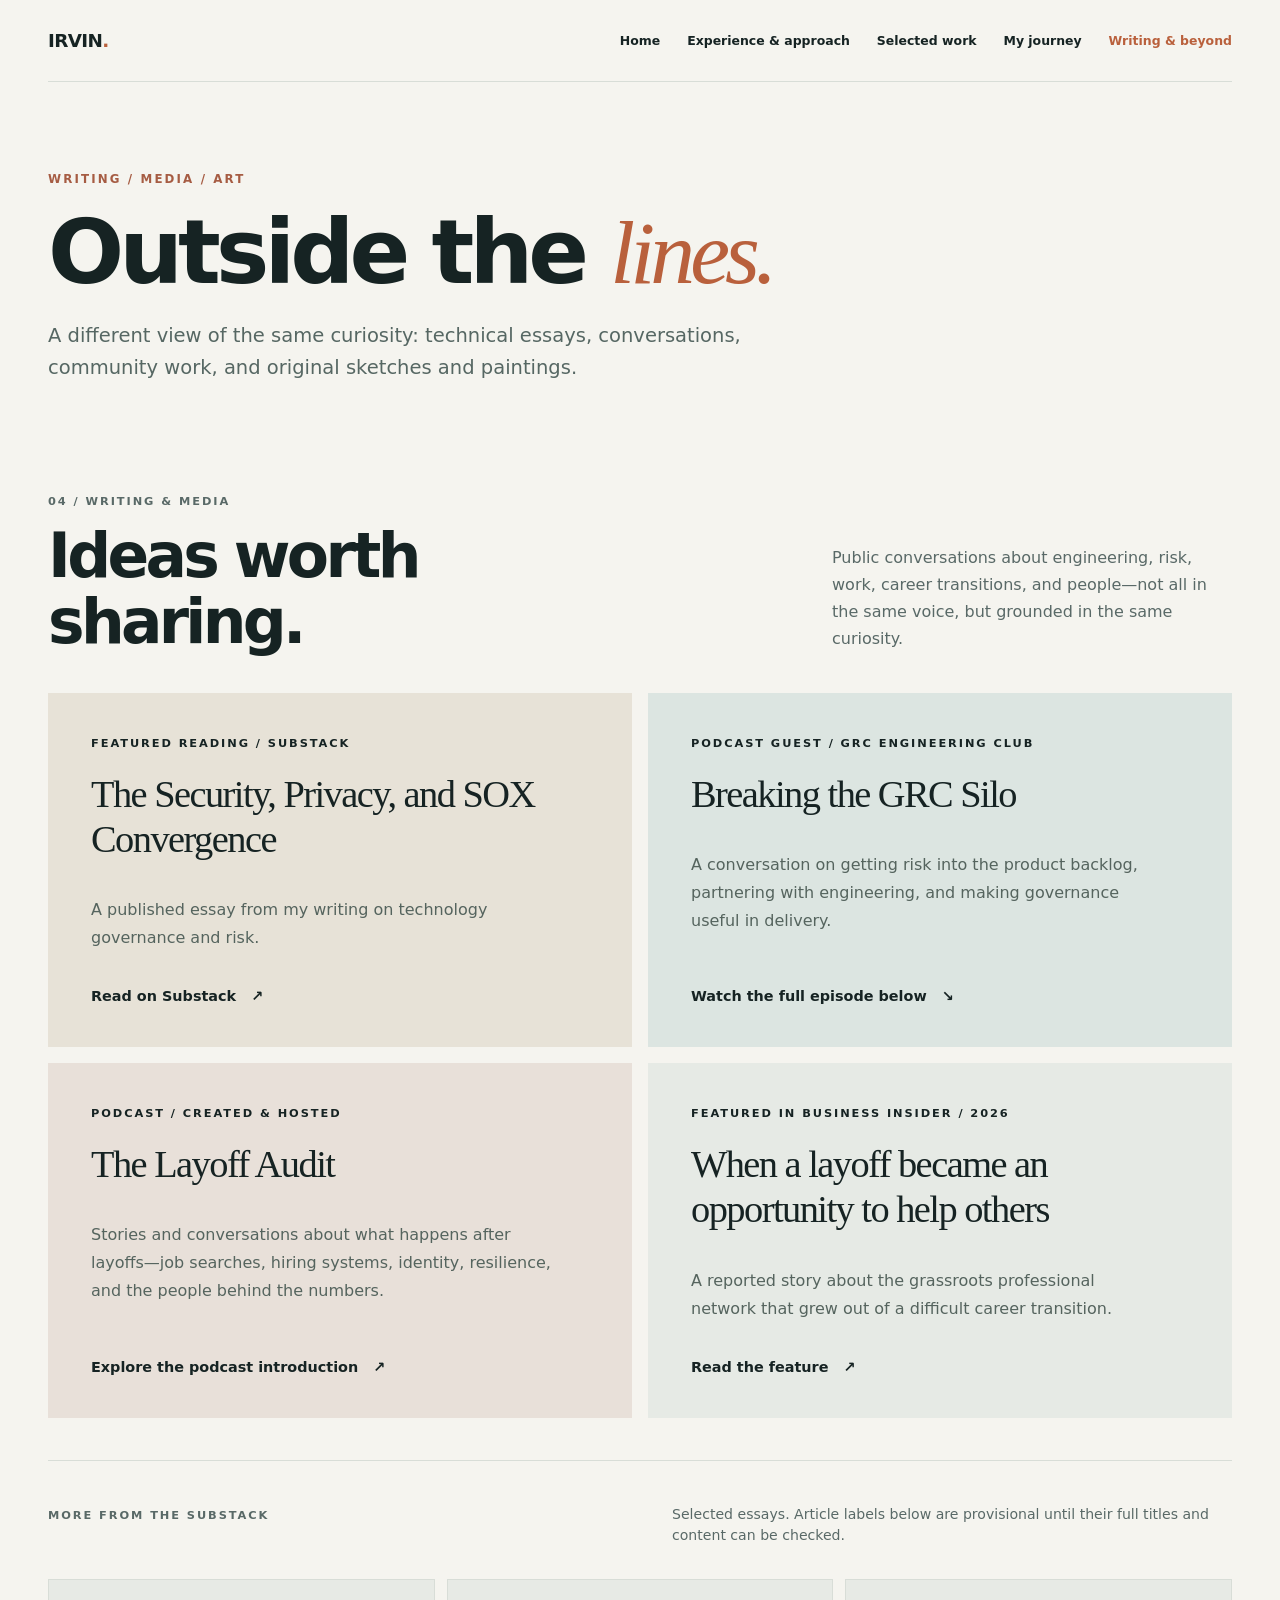
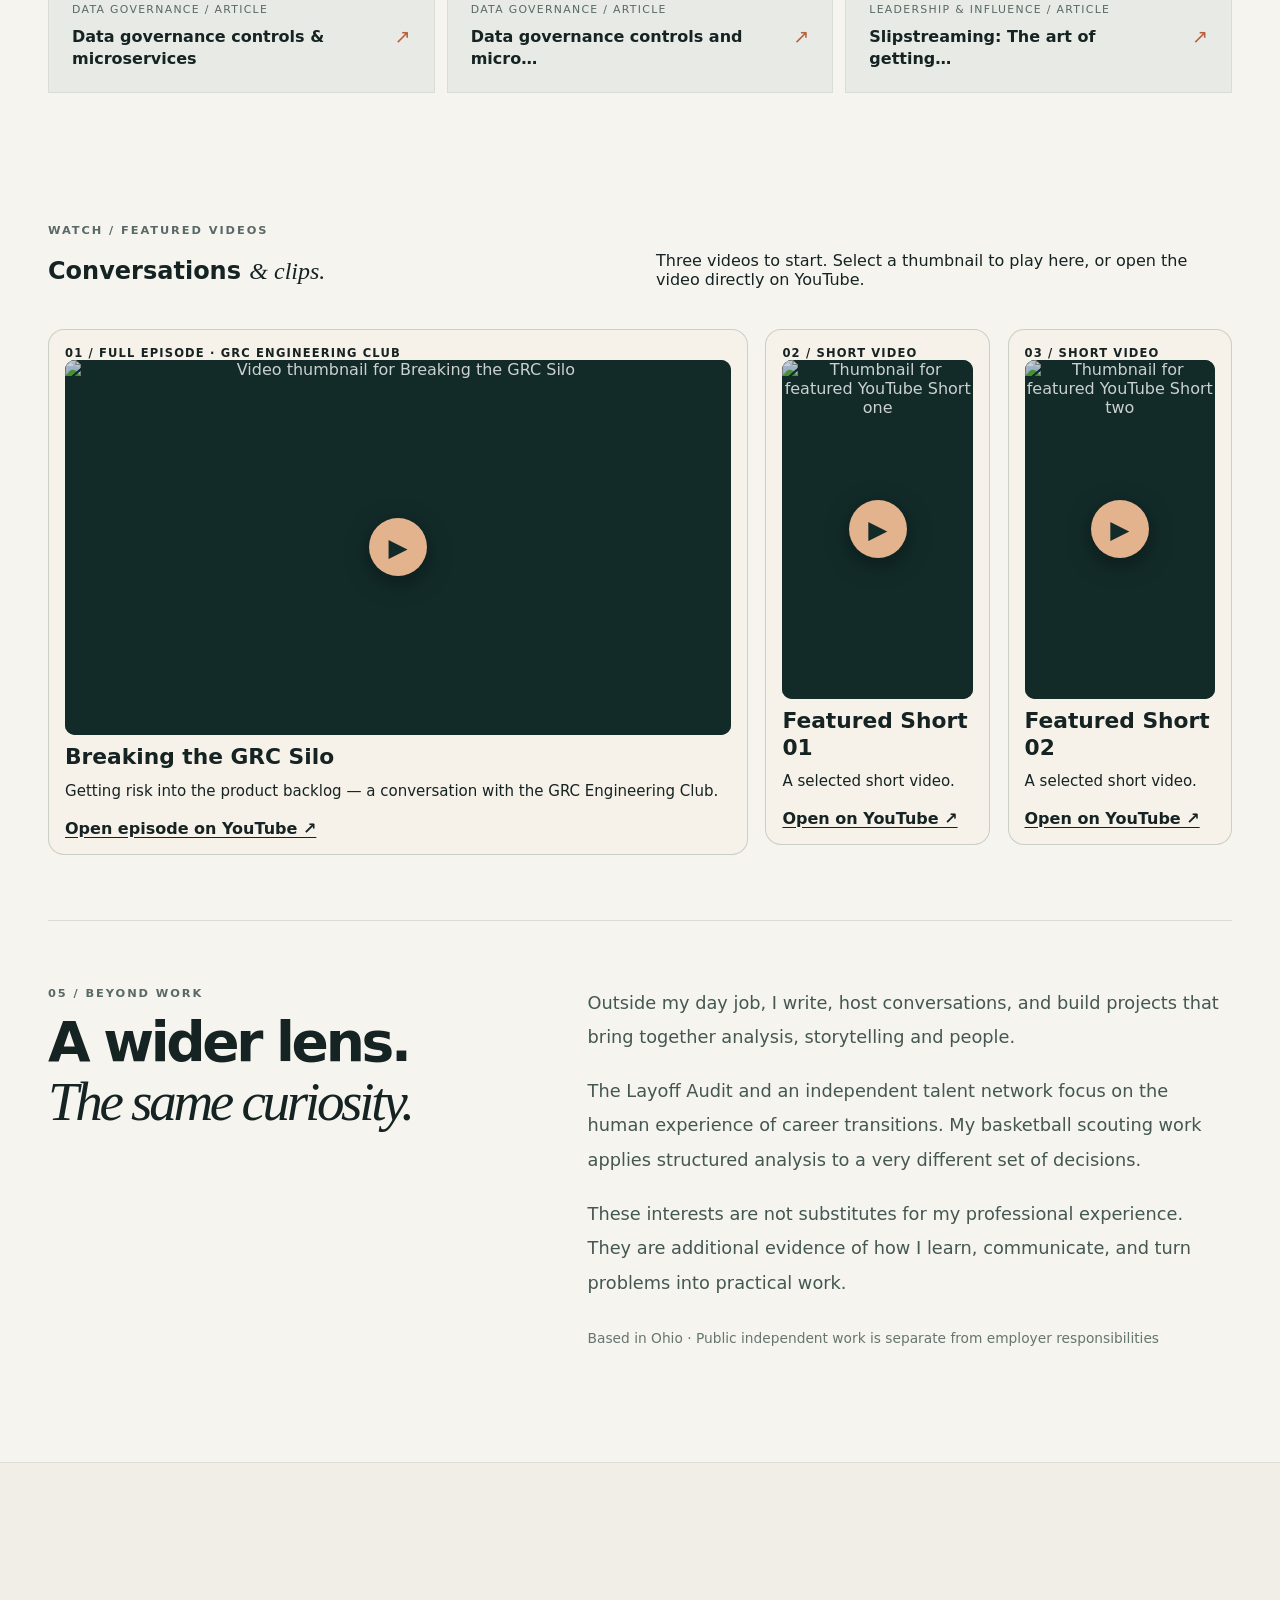
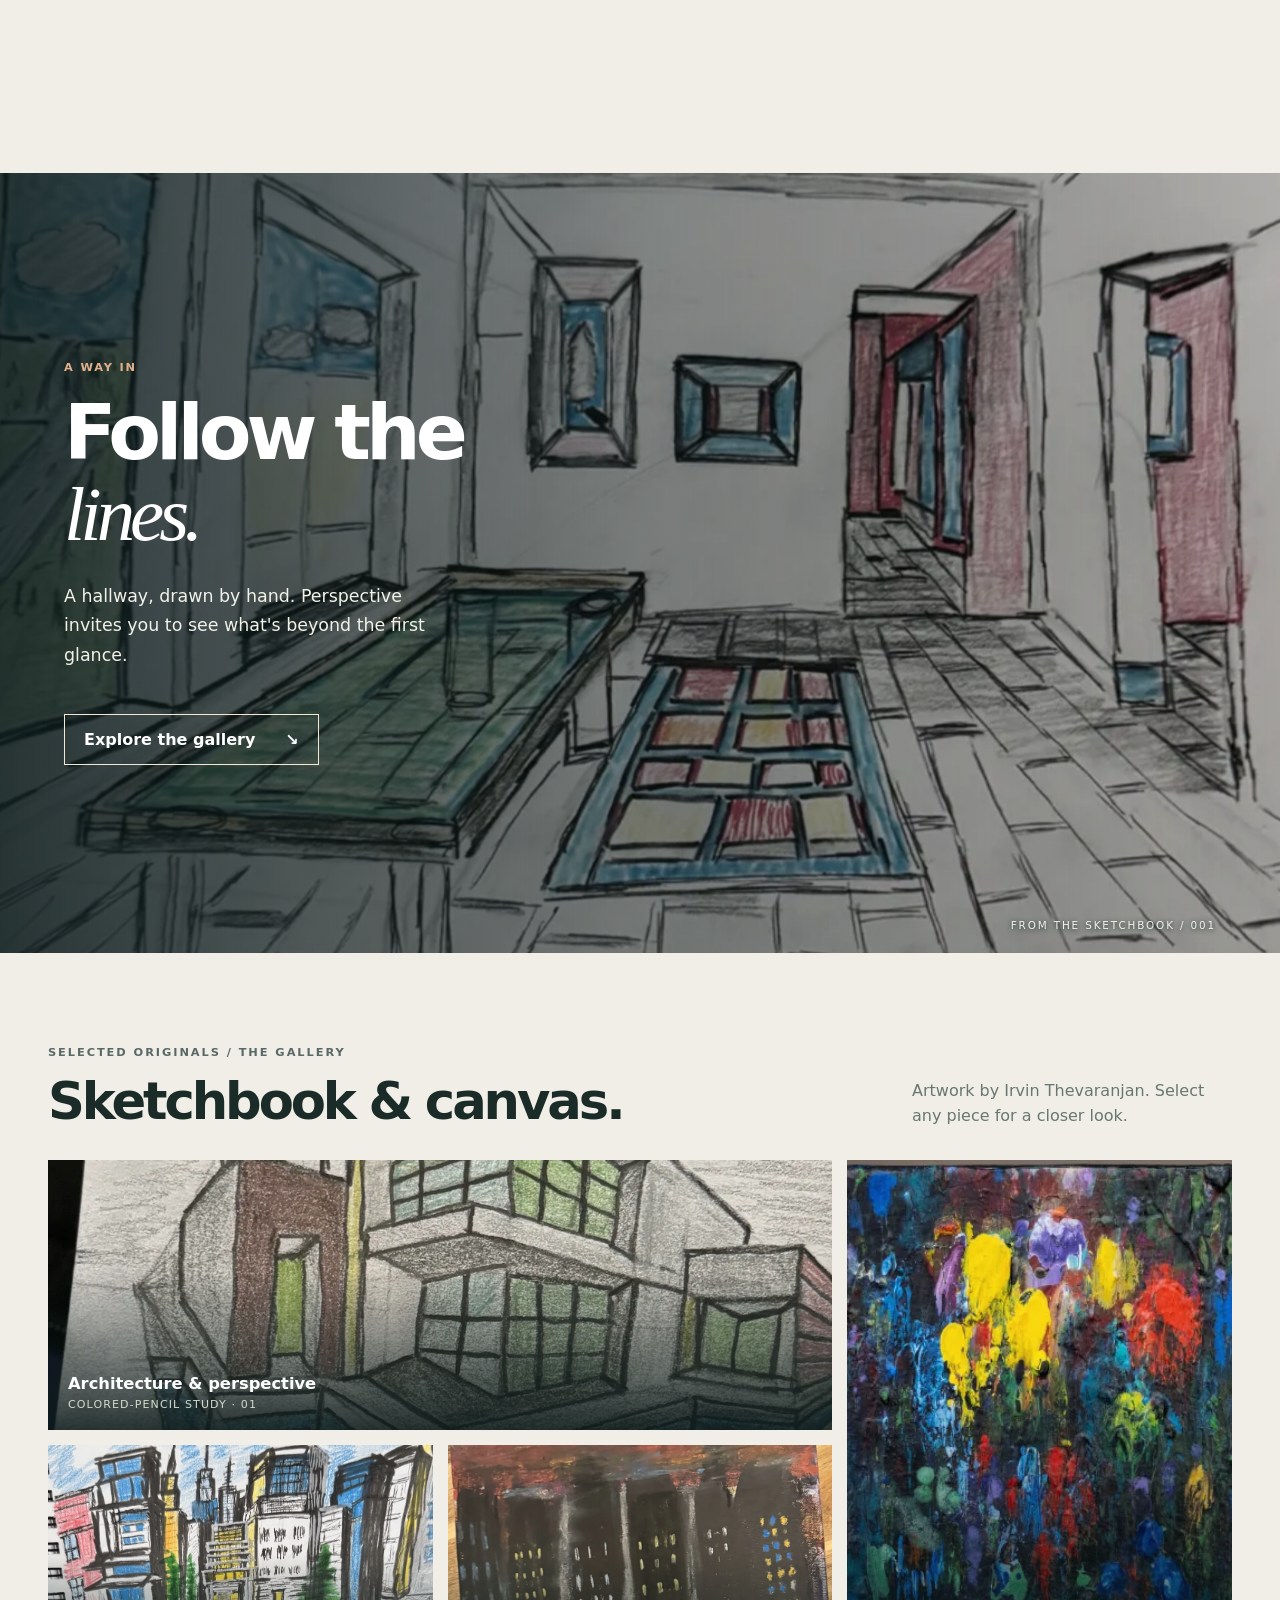
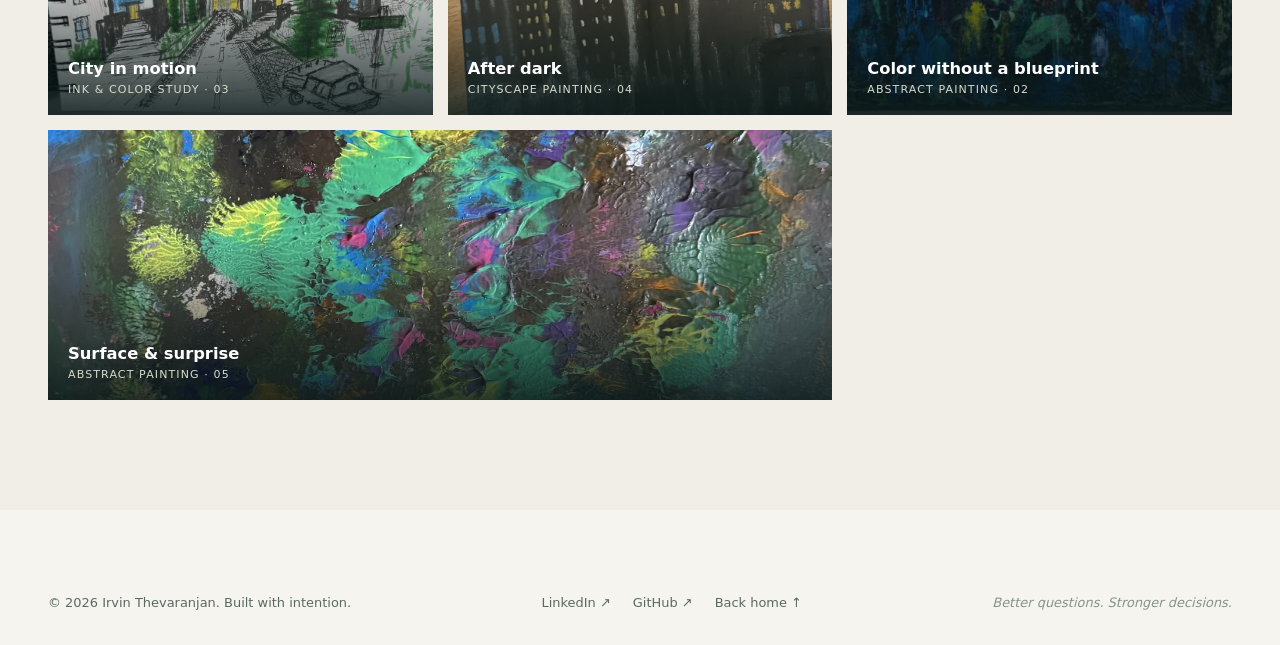
==== commit 591d0974: "Add featured click-to-play YouTube episode and two Shorts" ====
--- a/beyond.html
+++ b/beyond.html
@@ -1,4 +1,27 @@
-<!doctype html><html lang="en"><head><meta charset="utf-8"><meta name="viewport" content="width=device-width,initial-scale=1"><meta name="theme-color" content="#122b29"><meta name="color-scheme" content="light"><title>Writing, Media & Outside the Lines | Irvin Thevaranjan</title><meta name="description" content="Writing, the GRC Engineering conversation, The Layoff Audit, original paintings and drawings."><meta property="og:title" content="Writing, Media & Outside the Lines — Irvin Thevaranjan"><meta property="og:description" content="Writing, the GRC Engineering conversation, The Layoff Audit, original paintings and drawings."><meta property="og:type" content="website"><meta name="twitter:card" content="summary"><link rel="icon" href="assets/favicon.svg" type="image/svg+xml"><link rel="stylesheet" href="assets/site.css"></head><body class="v8-page"><a href="#main" class="skip-link">Skip to main content</a><div id="reading-progress" aria-hidden="true"><span id="reading-progress-fill"></span></div><header class="wrap top v8-top"><a class="brand" href="index.html" aria-label="Irvin Thevaranjan homepage">IRVIN<span>.</span></a><button class="menu" aria-controls="main-nav" aria-expanded="false" type="button">Menu ☰</button><nav class="nav" id="main-nav" aria-label="Main navigation"><a href="index.html">Home</a><a href="experience.html">Experience & approach</a><a href="work.html">Selected work</a><a href="journey.html">My journey</a><a href="beyond.html" aria-current="page">Writing & beyond</a></nav></header><main id="main"><div class="wrap v8-intro"><div class="v8-eyebrow">WRITING / MEDIA / ART</div><h1>Outside the <em>lines.</em></h1><p>A different view of the same curiosity: technical essays, conversations, community work, and original sketches and paintings.</p></div><section class="section wrap" id="writing"><div class="section-head"><div><div class="eyebrow muted">04 / Writing &amp; media</div><h2>Ideas worth<br/>sharing.</h2></div><p>Public conversations about engineering, risk, work, career transitions, and people—not all in the same voice, but grounded in the same curiosity.</p></div><div class="writing"><article class="feature"><div class="eyebrow">Featured reading / Substack</div><h3>The Security, Privacy, and SOX Convergence</h3><p>A published essay from my writing on technology governance and risk.</p><a href="https://open.substack.com/pub/grcmagicianbruh/p/the-security-privacy-and-sox-convergence" rel="noopener noreferrer" target="_blank">Read on Substack <span aria-hidden="true">↗</span></a></article><article class="feature podcast"><div class="eyebrow">Podcast guest / GRC Engineering Club</div><h3>Breaking the GRC Silo</h3><p>A conversation on getting risk into the product backlog, partnering with engineering, and making governance useful in delivery.</p><a href="https://www.youtube.com/watch?v=nmKa9M2HJo0" rel="noopener noreferrer" target="_blank">Watch the AntiCheckbox episode <span aria-hidden="true">↗</span></a></article><article class="feature podcast-alt"><div class="eyebrow">Podcast / Created &amp; hosted</div><h3>The Layoff Audit</h3><p>Stories and conversations about what happens after layoffs—job searches, hiring systems, identity, resilience, and the people behind the numbers.</p><a href="https://www.linkedin.com/pulse/video-episode-drop-layoff-audit-irvin-thevaranjan-crisc-883lc" rel="noopener noreferrer" target="_blank">Explore the podcast introduction <span aria-hidden="true">↗</span></a></article><article class="feature light"><div class="eyebrow">Featured in Business Insider / 2026</div><h3>When a layoff became an opportunity to help others</h3><p>A reported story about the grassroots professional network that grew out of a difficult career transition.</p><a href="https://www.businessinsider.com/irvin-thevaranjan-supports-grubhub-layoffs-recovery-efforts-2026-9" rel="noopener noreferrer" target="_blank">Read the feature <span aria-hidden="true">↗</span></a></article></div>
+<!doctype html><html lang="en"><head><meta charset="utf-8"><meta name="viewport" content="width=device-width,initial-scale=1"><meta name="theme-color" content="#122b29"><meta name="color-scheme" content="light"><title>Writing, Media & Outside the Lines | Irvin Thevaranjan</title><meta name="description" content="Writing, the GRC Engineering conversation, The Layoff Audit, original paintings and drawings."><meta property="og:title" content="Writing, Media & Outside the Lines — Irvin Thevaranjan"><meta property="og:description" content="Writing, the GRC Engineering conversation, The Layoff Audit, original paintings and drawings."><meta property="og:type" content="website"><meta name="twitter:card" content="summary"><link rel="icon" href="assets/favicon.svg" type="image/svg+xml"><link rel="stylesheet" href="assets/site.css"><style>
+/* Featured video shelf: click-to-play, no YouTube iframe until interaction. */
+.featured-video-section{padding-top:0;padding-bottom:3rem}
+.featured-video-section .video-shelf-heading{display:flex;justify-content:space-between;gap:1.5rem;align-items:end;margin-bottom:1.5rem;flex-wrap:wrap}
+.featured-video-section .video-shelf-heading p{max-width:36rem}
+.featured-video-grid{display:grid;grid-template-columns:1.5fr 1fr;gap:1.1rem;align-items:start}
+.featured-video-pair{display:grid;grid-template-columns:1fr 1fr;gap:1.1rem}
+.featured-video-card{border:1px solid rgba(30,61,53,.2);border-radius:16px;padding:1rem;background:#f6f2e9;min-width:0}
+.featured-video-card h3{font-size:clamp(1.15rem,1.7vw,1.6rem);line-height:1.2;margin:.6rem 0}
+.featured-video-card p{font-size:.94rem;margin:.35rem 0 1rem;line-height:1.5}
+.featured-video-frame{position:relative;aspect-ratio:16/9;overflow:hidden;border-radius:10px;background:#132b29}
+.featured-video-frame.is-short{aspect-ratio:9/16}
+.featured-video-frame>button{display:block;position:absolute;inset:0;width:100%;height:100%;padding:0;border:0;cursor:pointer;background:#122b29;color:#fff}
+.featured-video-frame>button img{display:block;width:100%;height:100%;object-fit:cover;opacity:.78;transition:transform .25s ease,opacity .25s ease}
+.featured-video-frame>button:hover img{transform:scale(1.03);opacity:.95}
+.featured-video-frame .video-play-icon{position:absolute;top:50%;left:50%;transform:translate(-50%,-50%);display:flex;justify-content:center;align-items:center;background:#e2b38d;color:#122b29;border-radius:999px;width:58px;height:58px;box-shadow:0 6px 24px #0006;font-size:1.55rem}
+.featured-video-frame>button:focus-visible{outline:4px solid #e2b38d;outline-offset:-4px}
+.featured-video-frame iframe{display:block;width:100%;height:100%;border:0}
+.featured-video-card .video-fallback{display:inline-block;font-weight:600;text-decoration:underline;text-underline-offset:3px}
+.featured-video-card .eyebrow{font-size:.72rem;letter-spacing:.1em}
+@media(max-width:850px){.featured-video-grid{grid-template-columns:1fr}.featured-video-pair{max-width:650px}}
+@media(max-width:460px){.featured-video-pair{gap:.65rem}.featured-video-card{padding:.7rem}.featured-video-card h3{font-size:1rem}.featured-video-card p{font-size:.8rem}}
+@media(prefers-reduced-motion:reduce){.featured-video-frame>button img{transition:none}}
+</style></head><body class="v8-page"><a href="#main" class="skip-link">Skip to main content</a><div id="reading-progress" aria-hidden="true"><span id="reading-progress-fill"></span></div><header class="wrap top v8-top"><a class="brand" href="index.html" aria-label="Irvin Thevaranjan homepage">IRVIN<span>.</span></a><button class="menu" aria-controls="main-nav" aria-expanded="false" type="button">Menu ☰</button><nav class="nav" id="main-nav" aria-label="Main navigation"><a href="index.html">Home</a><a href="experience.html">Experience & approach</a><a href="work.html">Selected work</a><a href="journey.html">My journey</a><a href="beyond.html" aria-current="page">Writing & beyond</a></nav></header><main id="main"><div class="wrap v8-intro"><div class="v8-eyebrow">WRITING / MEDIA / ART</div><h1>Outside the <em>lines.</em></h1><p>A different view of the same curiosity: technical essays, conversations, community work, and original sketches and paintings.</p></div><section class="section wrap" id="writing"><div class="section-head"><div><div class="eyebrow muted">04 / Writing &amp; media</div><h2>Ideas worth<br/>sharing.</h2></div><p>Public conversations about engineering, risk, work, career transitions, and people—not all in the same voice, but grounded in the same curiosity.</p></div><div class="writing"><article class="feature"><div class="eyebrow">Featured reading / Substack</div><h3>The Security, Privacy, and SOX Convergence</h3><p>A published essay from my writing on technology governance and risk.</p><a href="https://open.substack.com/pub/grcmagicianbruh/p/the-security-privacy-and-sox-convergence" rel="noopener noreferrer" target="_blank">Read on Substack <span aria-hidden="true">↗</span></a></article><article class="feature podcast"><div class="eyebrow">Podcast guest / GRC Engineering Club</div><h3>Breaking the GRC Silo</h3><p>A conversation on getting risk into the product backlog, partnering with engineering, and making governance useful in delivery.</p><a href="#featured-videos">Watch the full episode below <span aria-hidden="true">↘</span></a></article><article class="feature podcast-alt"><div class="eyebrow">Podcast / Created &amp; hosted</div><h3>The Layoff Audit</h3><p>Stories and conversations about what happens after layoffs—job searches, hiring systems, identity, resilience, and the people behind the numbers.</p><a href="https://www.linkedin.com/pulse/video-episode-drop-layoff-audit-irvin-thevaranjan-crisc-883lc" rel="noopener noreferrer" target="_blank">Explore the podcast introduction <span aria-hidden="true">↗</span></a></article><article class="feature light"><div class="eyebrow">Featured in Business Insider / 2026</div><h3>When a layoff became an opportunity to help others</h3><p>A reported story about the grassroots professional network that grew out of a difficult career transition.</p><a href="https://www.businessinsider.com/irvin-thevaranjan-supports-grubhub-layoffs-recovery-efforts-2026-9" rel="noopener noreferrer" target="_blank">Read the feature <span aria-hidden="true">↗</span></a></article></div>
 <div aria-label="Additional writing" class="essay-archive">
 <div class="essay-archive-head"><div class="eyebrow muted">More from the Substack</div><p>Selected essays. Article labels below are provisional until their full titles and content can be checked.</p></div>
 <div class="essay-links">
@@ -6,7 +29,21 @@
 <a href="https://open.substack.com/pub/grcmagicianbruh/p/data-governance-controls-and-micro" rel="noopener noreferrer" target="_blank"><span><small>DATA GOVERNANCE / ARTICLE</small><strong>Data governance controls and micro…</strong></span><span aria-hidden="true">↗</span></a>
 <a href="https://open.substack.com/pub/grcmagicianbruh/p/slipstreaming-the-art-of-getting" rel="noopener noreferrer" target="_blank"><span><small>LEADERSHIP &amp; INFLUENCE / ARTICLE</small><strong>Slipstreaming: The art of getting…</strong></span><span aria-hidden="true">↗</span></a>
 </div>
-</div></section><section class="section wrap about" id="beyond"><div><div class="eyebrow muted">05 / Beyond work</div><h2>A wider lens.<br/><em class="serif">The same curiosity.</em></h2></div><div class="about-copy"><p>Outside my day job, I write, host conversations, and build projects that bring together analysis, storytelling and people.</p><p>The Layoff Audit and an independent talent network focus on the human experience of career transitions. My basketball scouting work applies structured analysis to a very different set of decisions.</p><p>These interests are not substitutes for my professional experience. They are additional evidence of how I learn, communicate, and turn problems into practical work.</p><div class="small-note">Based in Ohio · Public independent work is separate from employer responsibilities</div></div></section><section aria-labelledby="outside-title" class="outside-lines" id="outside-lines">
+</div></section><section class="section wrap featured-video-section" id="featured-videos" aria-labelledby="featured-videos-title">
+<div class="video-shelf-heading"><div><div class="eyebrow muted">WATCH / FEATURED VIDEOS</div><h2 id="featured-videos-title">Conversations <em class="serif">&amp; clips.</em></h2></div><p>Three videos to start. Select a thumbnail to play here, or open the video directly on YouTube.</p></div>
+<div class="featured-video-grid">
+<article class="featured-video-card"><div class="eyebrow">01 / FULL EPISODE · GRC ENGINEERING CLUB</div>
+<div class="featured-video-frame" data-youtube-id="nmKa9M2HJo0">
+<button type="button" aria-label="Play Breaking the GRC Silo on this page"><img loading="lazy" decoding="async" src="https://i.ytimg.com/vi/nmKa9M2HJo0/hqdefault.jpg" alt="Video thumbnail for Breaking the GRC Silo"><span class="video-play-icon" aria-hidden="true">▶</span></button>
+</div><h3>Breaking the GRC Silo</h3><p>Getting risk into the product backlog — a conversation with the GRC Engineering Club.</p><a class="video-fallback" href="https://youtu.be/nmKa9M2HJo0" target="_blank" rel="noopener noreferrer">Open episode on YouTube ↗</a></article>
+<div class="featured-video-pair">
+<article class="featured-video-card"><div class="eyebrow">02 / SHORT VIDEO</div>
+<div class="featured-video-frame is-short" data-youtube-id="6gdhToCR8jM"><button type="button" aria-label="Play featured short video one on this page"><img loading="lazy" decoding="async" src="https://i.ytimg.com/vi/6gdhToCR8jM/hqdefault.jpg" alt="Thumbnail for featured YouTube Short one"><span class="video-play-icon" aria-hidden="true">▶</span></button></div>
+<h3>Featured Short 01</h3><p>A selected short video.</p><a class="video-fallback" href="https://youtube.com/shorts/6gdhToCR8jM" target="_blank" rel="noopener noreferrer">Open on YouTube ↗</a></article>
+<article class="featured-video-card"><div class="eyebrow">03 / SHORT VIDEO</div>
+<div class="featured-video-frame is-short" data-youtube-id="fySsUjbLGtY"><button type="button" aria-label="Play featured short video two on this page"><img loading="lazy" decoding="async" src="https://i.ytimg.com/vi/fySsUjbLGtY/hqdefault.jpg" alt="Thumbnail for featured YouTube Short two"><span class="video-play-icon" aria-hidden="true">▶</span></button></div>
+<h3>Featured Short 02</h3><p>A selected short video.</p><a class="video-fallback" href="https://youtube.com/shorts/fySsUjbLGtY" target="_blank" rel="noopener noreferrer">Open on YouTube ↗</a></article>
+</div></div></section><section class="section wrap about" id="beyond"><div><div class="eyebrow muted">05 / Beyond work</div><h2>A wider lens.<br/><em class="serif">The same curiosity.</em></h2></div><div class="about-copy"><p>Outside my day job, I write, host conversations, and build projects that bring together analysis, storytelling and people.</p><p>The Layoff Audit and an independent talent network focus on the human experience of career transitions. My basketball scouting work applies structured analysis to a very different set of decisions.</p><p>These interests are not substitutes for my professional experience. They are additional evidence of how I learn, communicate, and turn problems into practical work.</p><div class="small-note">Based in Ohio · Public independent work is separate from employer responsibilities</div></div></section><section aria-labelledby="outside-title" class="outside-lines" id="outside-lines">
 <div class="wrap outside-intro reveal">
 <div><div class="eyebrow muted">06 / Art &amp; experimentation</div><h2 id="outside-title">Outside <em>the Lines.</em></h2></div>
 <div><p>Not everything I make needs a business case.</p><p>Painting and drawing give me a different way to experiment—with perspective, light, color, and places I imagine. Here are a few originals from my sketchbooks and canvases.</p></div>
@@ -25,4 +62,19 @@
 <button aria-label="View original textured abstract painting" class="art-tile art-wide" data-art="texture" type="button"><img alt="Original textured abstract painting with teal, purple, yellow, and blue" decoding="async" loading="lazy" src="assets/art-07c8120b4a4c.webp"/><span><b>Surface &amp; surprise</b><small>Abstract painting · 05</small></span></button>
 </div>
 </div>
-</section><dialog aria-label="Artwork enlarged view" class="art-lightbox" id="art-lightbox"><div class="lightbox-top"><div><strong id="lightbox-title">Original artwork</strong><small id="lightbox-meta">Art by Irvin Thevaranjan</small></div><button aria-label="Close artwork" class="lightbox-close" type="button">Close ×</button></div><img alt="" decoding="async" id="lightbox-image" loading="lazy"/><p>Original artwork by Irvin Thevaranjan. Images are photographs of the artist's work.</p></dialog></main><footer class="wrap footer"><div>© <span id="year">2026</span> Irvin Thevaranjan. Built with intention.</div><div class="footer-links"><a href="https://www.linkedin.com/in/irvinthevaranjan" rel="noopener noreferrer" target="_blank">LinkedIn ↗</a><a href="https://github.com/irvinthev" rel="noopener noreferrer" target="_blank">GitHub ↗</a><a href="index.html">Back home ↑</a></div><span class="built-note">Better questions. Stronger decisions.</span></footer><script src="assets/site.js" defer></script><script src="assets/gallery.js" defer></script></body></html>+</section><dialog aria-label="Artwork enlarged view" class="art-lightbox" id="art-lightbox"><div class="lightbox-top"><div><strong id="lightbox-title">Original artwork</strong><small id="lightbox-meta">Art by Irvin Thevaranjan</small></div><button aria-label="Close artwork" class="lightbox-close" type="button">Close ×</button></div><img alt="" decoding="async" id="lightbox-image" loading="lazy"/><p>Original artwork by Irvin Thevaranjan. Images are photographs of the artist's work.</p></dialog></main><footer class="wrap footer"><div>© <span id="year">2026</span> Irvin Thevaranjan. Built with intention.</div><div class="footer-links"><a href="https://www.linkedin.com/in/irvinthevaranjan" rel="noopener noreferrer" target="_blank">LinkedIn ↗</a><a href="https://github.com/irvinthev" rel="noopener noreferrer" target="_blank">GitHub ↗</a><a href="index.html">Back home ↑</a></div><span class="built-note">Better questions. Stronger decisions.</span></footer><script src="assets/site.js" defer></script><script src="assets/gallery.js" defer></script><script>
+document.querySelectorAll('.featured-video-frame[data-youtube-id] > button').forEach(function(button){
+ button.addEventListener('click',function(){
+  var frame=button.parentElement;
+  var id=frame.getAttribute('data-youtube-id');
+  if(!/^[A-Za-z0-9_-]{11}$/.test(id))return;
+  var iframe=document.createElement('iframe');
+  iframe.src='https://www.youtube-nocookie.com/embed/'+id+'?autoplay=1&rel=0';
+  iframe.title=button.getAttribute('aria-label').replace('Play ','Playing ');
+  iframe.allow='accelerometer; autoplay; clipboard-write; encrypted-media; gyroscope; picture-in-picture; web-share';
+  iframe.setAttribute('allowfullscreen','');
+  iframe.setAttribute('referrerpolicy','strict-origin-when-cross-origin');
+  frame.replaceChildren(iframe);
+ });
+});
+</script></body></html>
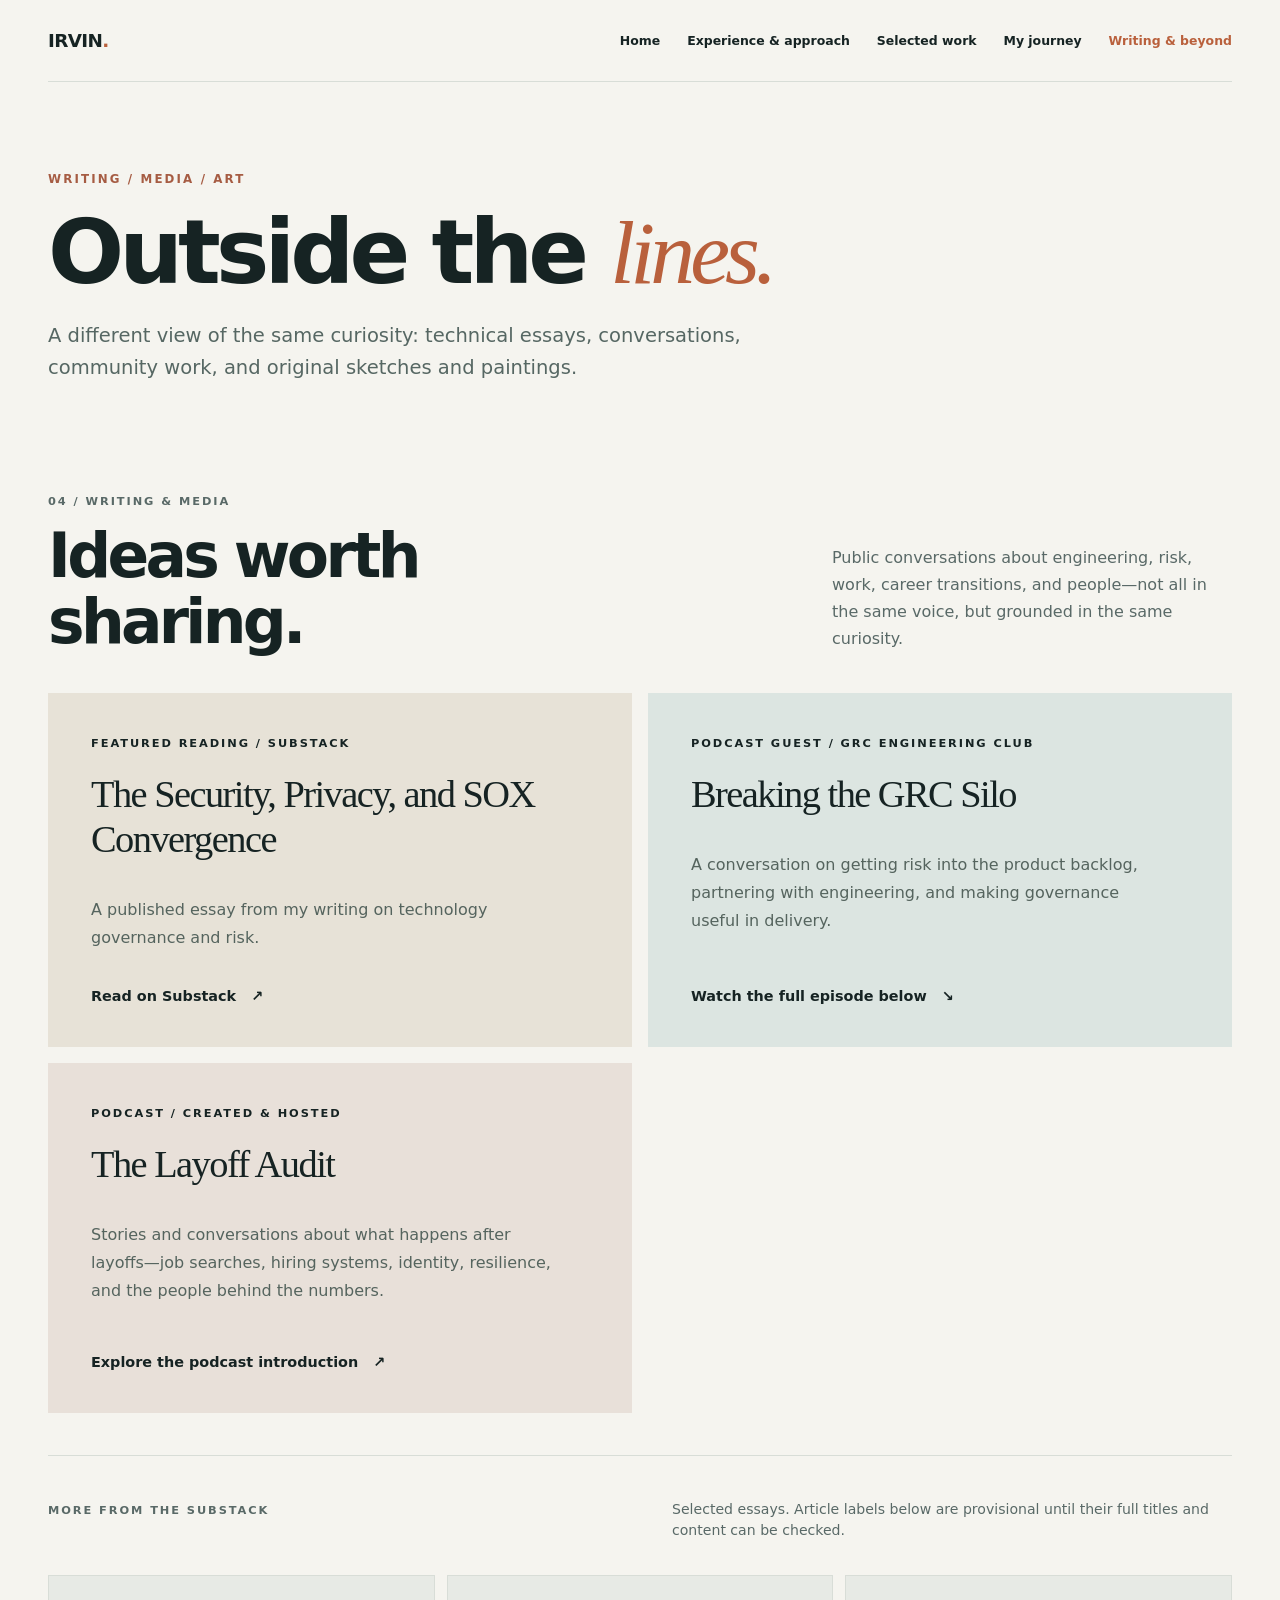
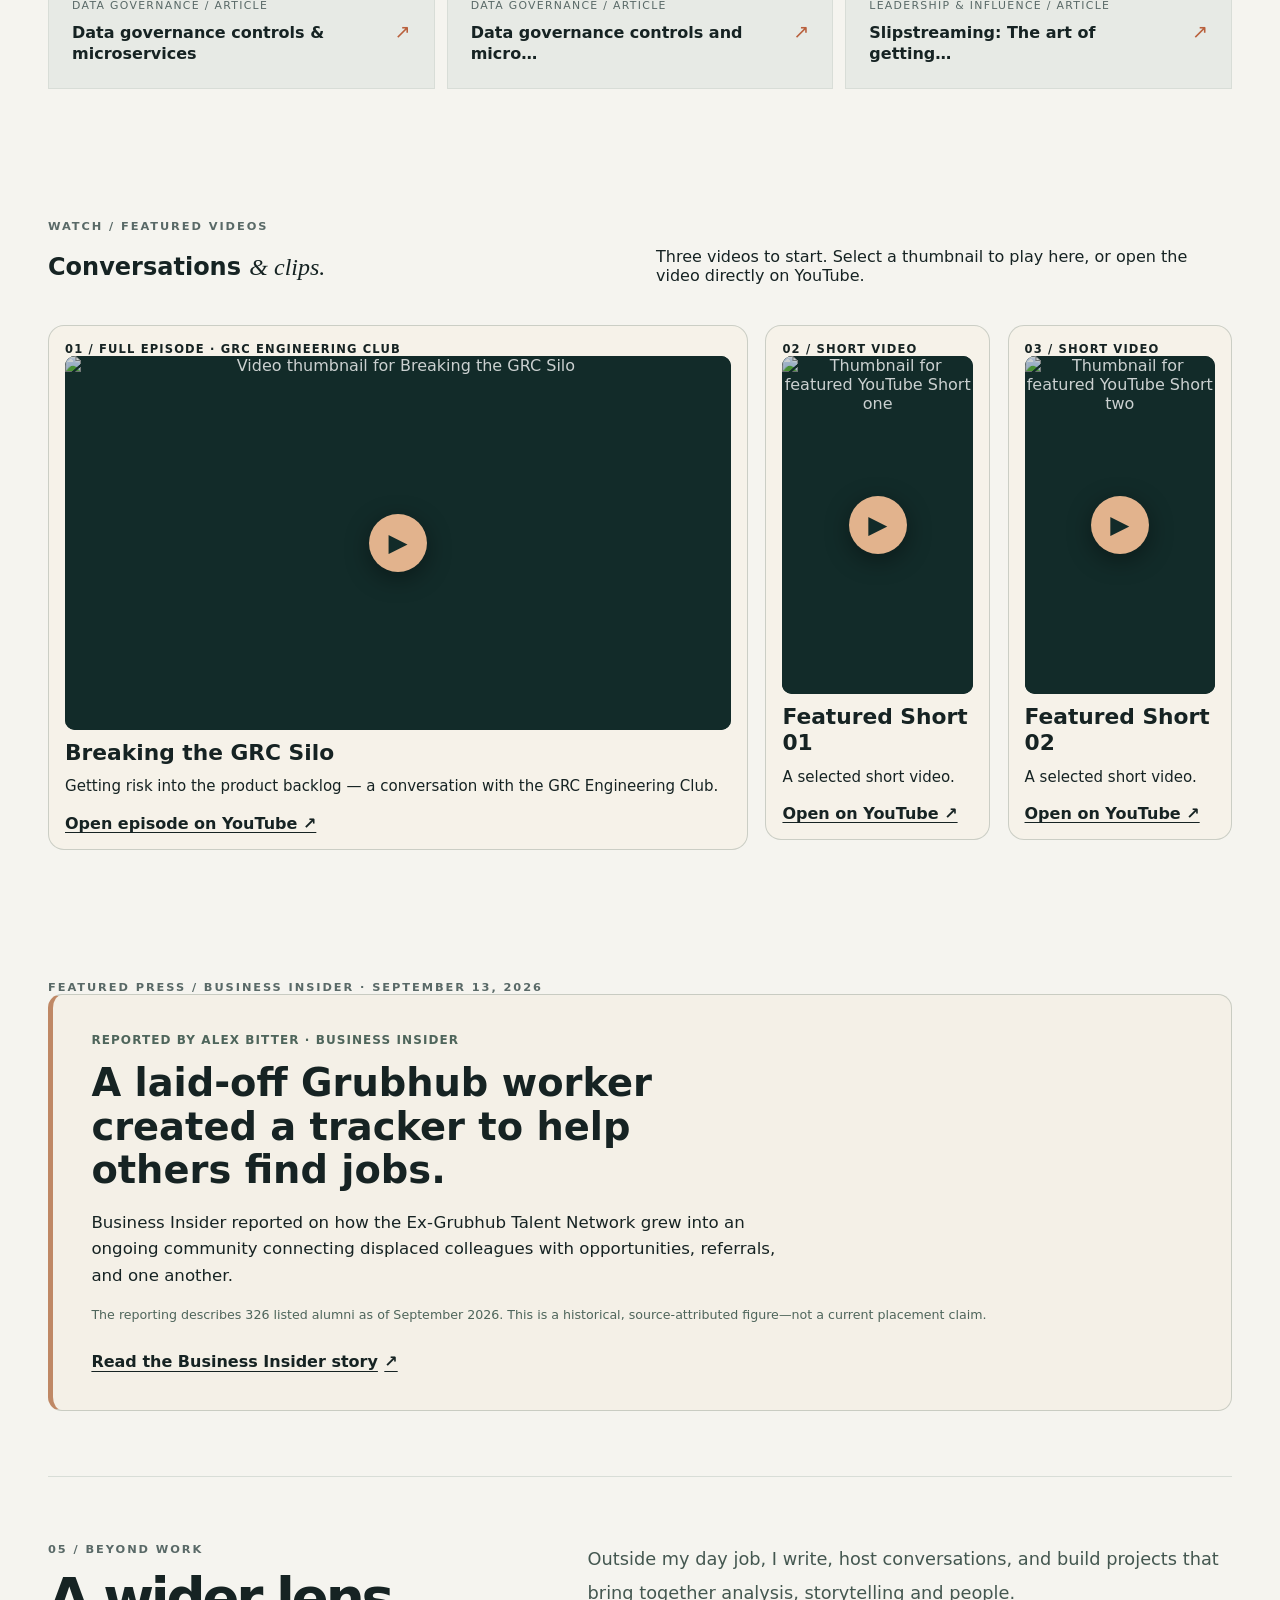
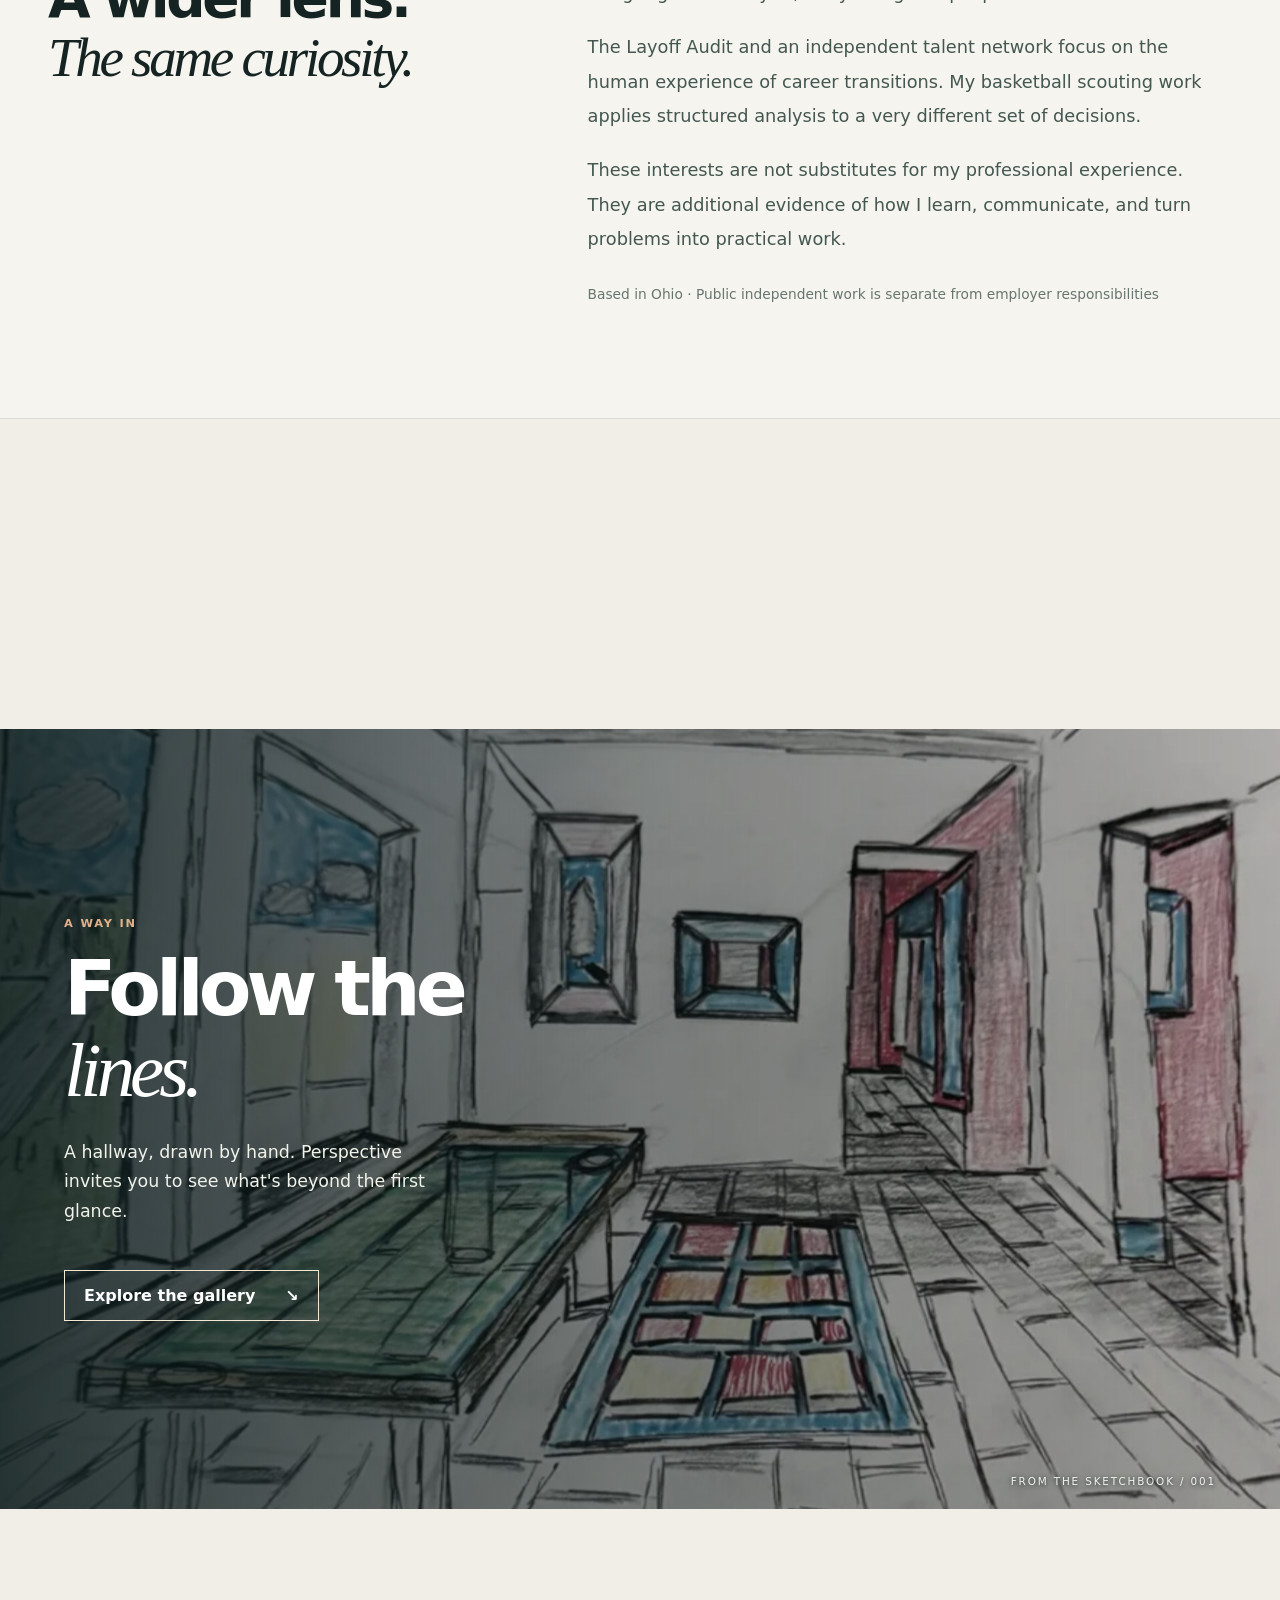
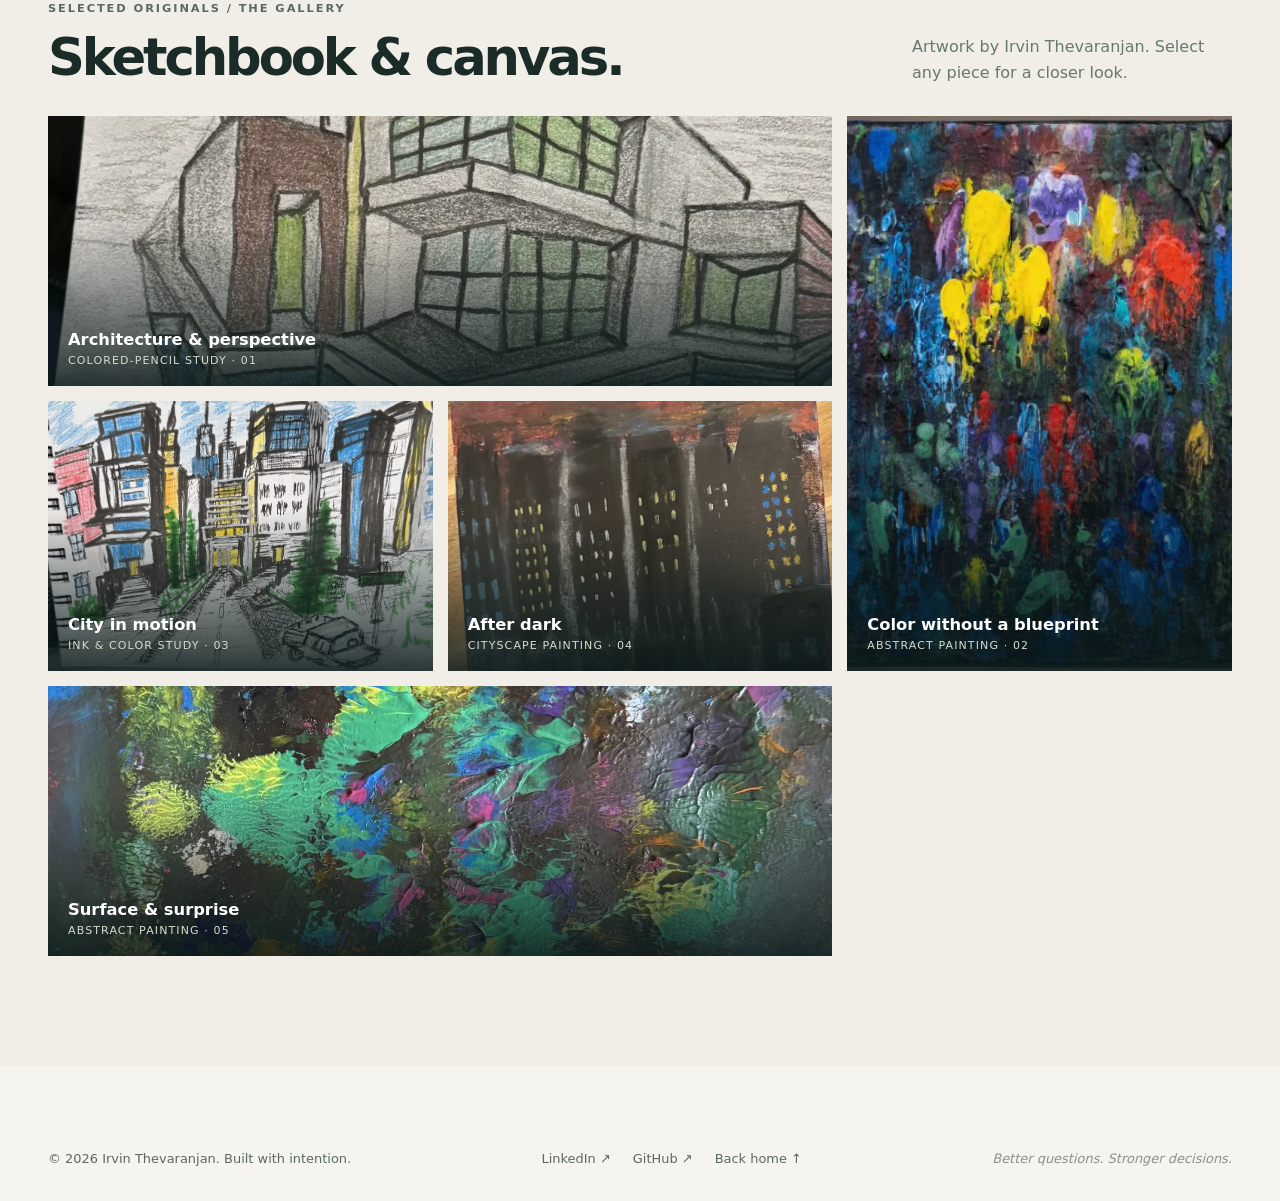
==== commit 9825db01: "Feature verified Business Insider coverage prominently beneath videos" ====
--- a/beyond.html
+++ b/beyond.html
@@ -21,7 +21,15 @@
 @media(max-width:850px){.featured-video-grid{grid-template-columns:1fr}.featured-video-pair{max-width:650px}}
 @media(max-width:460px){.featured-video-pair{gap:.65rem}.featured-video-card{padding:.7rem}.featured-video-card h3{font-size:1rem}.featured-video-card p{font-size:.8rem}}
 @media(prefers-reduced-motion:reduce){.featured-video-frame>button img{transition:none}}
-</style></head><body class="v8-page"><a href="#main" class="skip-link">Skip to main content</a><div id="reading-progress" aria-hidden="true"><span id="reading-progress-fill"></span></div><header class="wrap top v8-top"><a class="brand" href="index.html" aria-label="Irvin Thevaranjan homepage">IRVIN<span>.</span></a><button class="menu" aria-controls="main-nav" aria-expanded="false" type="button">Menu ☰</button><nav class="nav" id="main-nav" aria-label="Main navigation"><a href="index.html">Home</a><a href="experience.html">Experience & approach</a><a href="work.html">Selected work</a><a href="journey.html">My journey</a><a href="beyond.html" aria-current="page">Writing & beyond</a></nav></header><main id="main"><div class="wrap v8-intro"><div class="v8-eyebrow">WRITING / MEDIA / ART</div><h1>Outside the <em>lines.</em></h1><p>A different view of the same curiosity: technical essays, conversations, community work, and original sketches and paintings.</p></div><section class="section wrap" id="writing"><div class="section-head"><div><div class="eyebrow muted">04 / Writing &amp; media</div><h2>Ideas worth<br/>sharing.</h2></div><p>Public conversations about engineering, risk, work, career transitions, and people—not all in the same voice, but grounded in the same curiosity.</p></div><div class="writing"><article class="feature"><div class="eyebrow">Featured reading / Substack</div><h3>The Security, Privacy, and SOX Convergence</h3><p>A published essay from my writing on technology governance and risk.</p><a href="https://open.substack.com/pub/grcmagicianbruh/p/the-security-privacy-and-sox-convergence" rel="noopener noreferrer" target="_blank">Read on Substack <span aria-hidden="true">↗</span></a></article><article class="feature podcast"><div class="eyebrow">Podcast guest / GRC Engineering Club</div><h3>Breaking the GRC Silo</h3><p>A conversation on getting risk into the product backlog, partnering with engineering, and making governance useful in delivery.</p><a href="#featured-videos">Watch the full episode below <span aria-hidden="true">↘</span></a></article><article class="feature podcast-alt"><div class="eyebrow">Podcast / Created &amp; hosted</div><h3>The Layoff Audit</h3><p>Stories and conversations about what happens after layoffs—job searches, hiring systems, identity, resilience, and the people behind the numbers.</p><a href="https://www.linkedin.com/pulse/video-episode-drop-layoff-audit-irvin-thevaranjan-crisc-883lc" rel="noopener noreferrer" target="_blank">Explore the podcast introduction <span aria-hidden="true">↗</span></a></article><article class="feature light"><div class="eyebrow">Featured in Business Insider / 2026</div><h3>When a layoff became an opportunity to help others</h3><p>A reported story about the grassroots professional network that grew out of a difficult career transition.</p><a href="https://www.businessinsider.com/irvin-thevaranjan-supports-grubhub-layoffs-recovery-efforts-2026-9" rel="noopener noreferrer" target="_blank">Read the feature <span aria-hidden="true">↗</span></a></article></div>
+</style><style>
+.featured-press-section{padding-top:0;padding-bottom:3rem}
+.featured-press-card{border:1px solid rgba(30,61,53,.20);border-left:5px solid #bf8865;background:#f4f0e7;border-radius:14px;padding:clamp(1.25rem,3vw,2.6rem);max-width:100%}
+.featured-press-overline{font-size:.75rem;letter-spacing:.09em;text-transform:uppercase;color:#4e655b;font-weight:700}
+.featured-press-card h2{font-size:clamp(1.45rem,3vw,2.55rem);line-height:1.14;max-width:23ch;margin:.85rem 0 1.1rem}
+.featured-press-deck{font-size:clamp(.98rem,1.3vw,1.15rem);line-height:1.6;max-width:65ch}
+.featured-press-note{font-size:.79rem;line-height:1.5;color:#4e655b;margin-top:.8rem}
+.featured-press-link{display:inline-flex;align-items:center;gap:.4rem;font-weight:700;text-decoration:underline;text-underline-offset:4px;margin-top:.9rem}
+</style></head><body class="v8-page"><a href="#main" class="skip-link">Skip to main content</a><div id="reading-progress" aria-hidden="true"><span id="reading-progress-fill"></span></div><header class="wrap top v8-top"><a class="brand" href="index.html" aria-label="Irvin Thevaranjan homepage">IRVIN<span>.</span></a><button class="menu" aria-controls="main-nav" aria-expanded="false" type="button">Menu ☰</button><nav class="nav" id="main-nav" aria-label="Main navigation"><a href="index.html">Home</a><a href="experience.html">Experience & approach</a><a href="work.html">Selected work</a><a href="journey.html">My journey</a><a href="beyond.html" aria-current="page">Writing & beyond</a></nav></header><main id="main"><div class="wrap v8-intro"><div class="v8-eyebrow">WRITING / MEDIA / ART</div><h1>Outside the <em>lines.</em></h1><p>A different view of the same curiosity: technical essays, conversations, community work, and original sketches and paintings.</p></div><section class="section wrap" id="writing"><div class="section-head"><div><div class="eyebrow muted">04 / Writing &amp; media</div><h2>Ideas worth<br/>sharing.</h2></div><p>Public conversations about engineering, risk, work, career transitions, and people—not all in the same voice, but grounded in the same curiosity.</p></div><div class="writing"><article class="feature"><div class="eyebrow">Featured reading / Substack</div><h3>The Security, Privacy, and SOX Convergence</h3><p>A published essay from my writing on technology governance and risk.</p><a href="https://open.substack.com/pub/grcmagicianbruh/p/the-security-privacy-and-sox-convergence" rel="noopener noreferrer" target="_blank">Read on Substack <span aria-hidden="true">↗</span></a></article><article class="feature podcast"><div class="eyebrow">Podcast guest / GRC Engineering Club</div><h3>Breaking the GRC Silo</h3><p>A conversation on getting risk into the product backlog, partnering with engineering, and making governance useful in delivery.</p><a href="#featured-videos">Watch the full episode below <span aria-hidden="true">↘</span></a></article><article class="feature podcast-alt"><div class="eyebrow">Podcast / Created &amp; hosted</div><h3>The Layoff Audit</h3><p>Stories and conversations about what happens after layoffs—job searches, hiring systems, identity, resilience, and the people behind the numbers.</p><a href="https://www.linkedin.com/pulse/video-episode-drop-layoff-audit-irvin-thevaranjan-crisc-883lc" rel="noopener noreferrer" target="_blank">Explore the podcast introduction <span aria-hidden="true">↗</span></a></article></div>
 <div aria-label="Additional writing" class="essay-archive">
 <div class="essay-archive-head"><div class="eyebrow muted">More from the Substack</div><p>Selected essays. Article labels below are provisional until their full titles and content can be checked.</p></div>
 <div class="essay-links">
@@ -43,7 +51,15 @@
 <article class="featured-video-card"><div class="eyebrow">03 / SHORT VIDEO</div>
 <div class="featured-video-frame is-short" data-youtube-id="fySsUjbLGtY"><button type="button" aria-label="Play featured short video two on this page"><img loading="lazy" decoding="async" src="https://i.ytimg.com/vi/fySsUjbLGtY/hqdefault.jpg" alt="Thumbnail for featured YouTube Short two"><span class="video-play-icon" aria-hidden="true">▶</span></button></div>
 <h3>Featured Short 02</h3><p>A selected short video.</p><a class="video-fallback" href="https://youtube.com/shorts/fySsUjbLGtY" target="_blank" rel="noopener noreferrer">Open on YouTube ↗</a></article>
-</div></div></section><section class="section wrap about" id="beyond"><div><div class="eyebrow muted">05 / Beyond work</div><h2>A wider lens.<br/><em class="serif">The same curiosity.</em></h2></div><div class="about-copy"><p>Outside my day job, I write, host conversations, and build projects that bring together analysis, storytelling and people.</p><p>The Layoff Audit and an independent talent network focus on the human experience of career transitions. My basketball scouting work applies structured analysis to a very different set of decisions.</p><p>These interests are not substitutes for my professional experience. They are additional evidence of how I learn, communicate, and turn problems into practical work.</p><div class="small-note">Based in Ohio · Public independent work is separate from employer responsibilities</div></div></section><section aria-labelledby="outside-title" class="outside-lines" id="outside-lines">
+</div></div></section><section class="section wrap featured-press-section" id="featured-press" aria-labelledby="featured-press-title">
+<div class="eyebrow muted">FEATURED PRESS / BUSINESS INSIDER · SEPTEMBER 13, 2026</div>
+<div class="featured-press-card">
+<div class="featured-press-overline">Reported by Alex Bitter · Business Insider</div>
+<h2 id="featured-press-title">A laid-off Grubhub worker created a tracker to help others find jobs.</h2>
+<p class="featured-press-deck">Business Insider reported on how the Ex-Grubhub Talent Network grew into an ongoing community connecting displaced colleagues with opportunities, referrals, and one another.</p>
+<p class="featured-press-note">The reporting describes 326 listed alumni as of September 2026. This is a historical, source-attributed figure—not a current placement claim.</p>
+<a class="featured-press-link" href="https://www.businessinsider.com/irvin-thevaranjan-supports-grubhub-layoffs-recovery-efforts-2026-9" target="_blank" rel="noopener noreferrer">Read the Business Insider story <span aria-hidden="true">↗</span></a>
+</div></section><section class="section wrap about" id="beyond"><div><div class="eyebrow muted">05 / Beyond work</div><h2>A wider lens.<br/><em class="serif">The same curiosity.</em></h2></div><div class="about-copy"><p>Outside my day job, I write, host conversations, and build projects that bring together analysis, storytelling and people.</p><p>The Layoff Audit and an independent talent network focus on the human experience of career transitions. My basketball scouting work applies structured analysis to a very different set of decisions.</p><p>These interests are not substitutes for my professional experience. They are additional evidence of how I learn, communicate, and turn problems into practical work.</p><div class="small-note">Based in Ohio · Public independent work is separate from employer responsibilities</div></div></section><section aria-labelledby="outside-title" class="outside-lines" id="outside-lines">
 <div class="wrap outside-intro reveal">
 <div><div class="eyebrow muted">06 / Art &amp; experimentation</div><h2 id="outside-title">Outside <em>the Lines.</em></h2></div>
 <div><p>Not everything I make needs a business case.</p><p>Painting and drawing give me a different way to experiment—with perspective, light, color, and places I imagine. Here are a few originals from my sketchbooks and canvases.</p></div>
